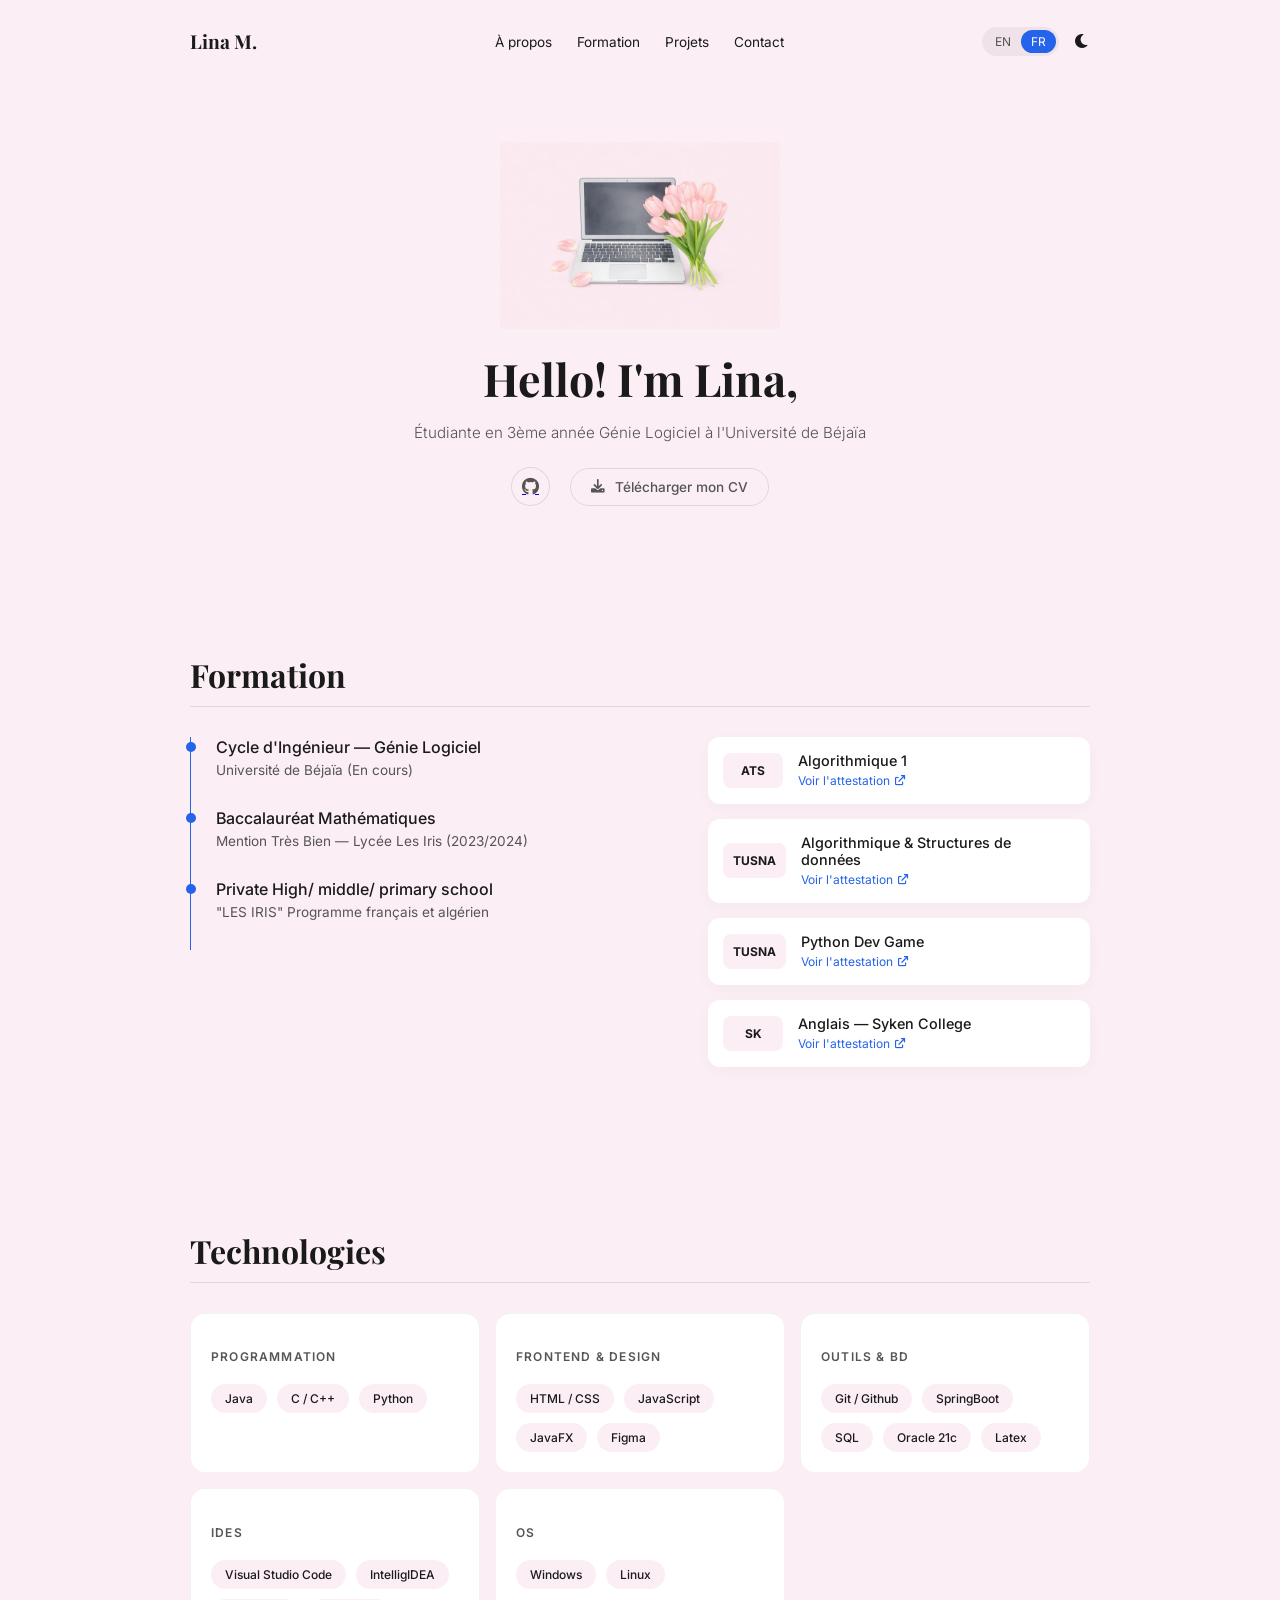
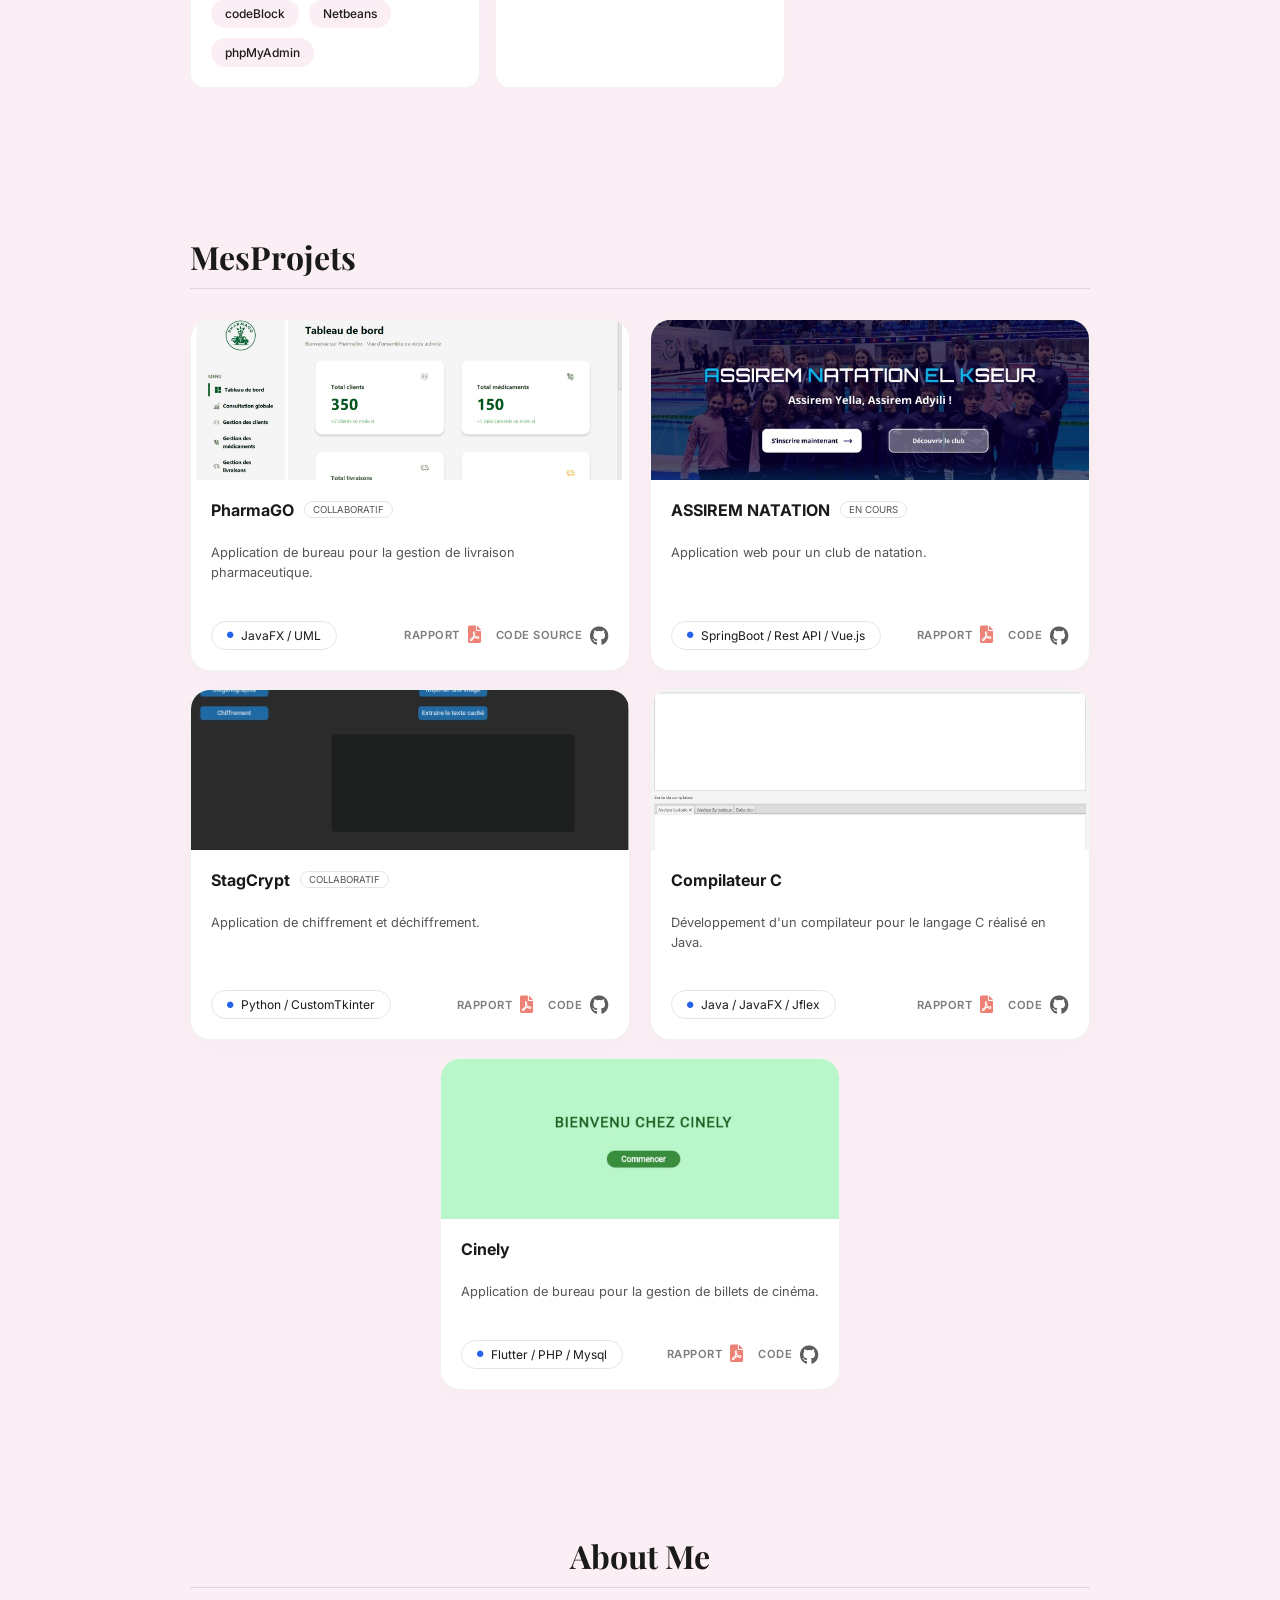
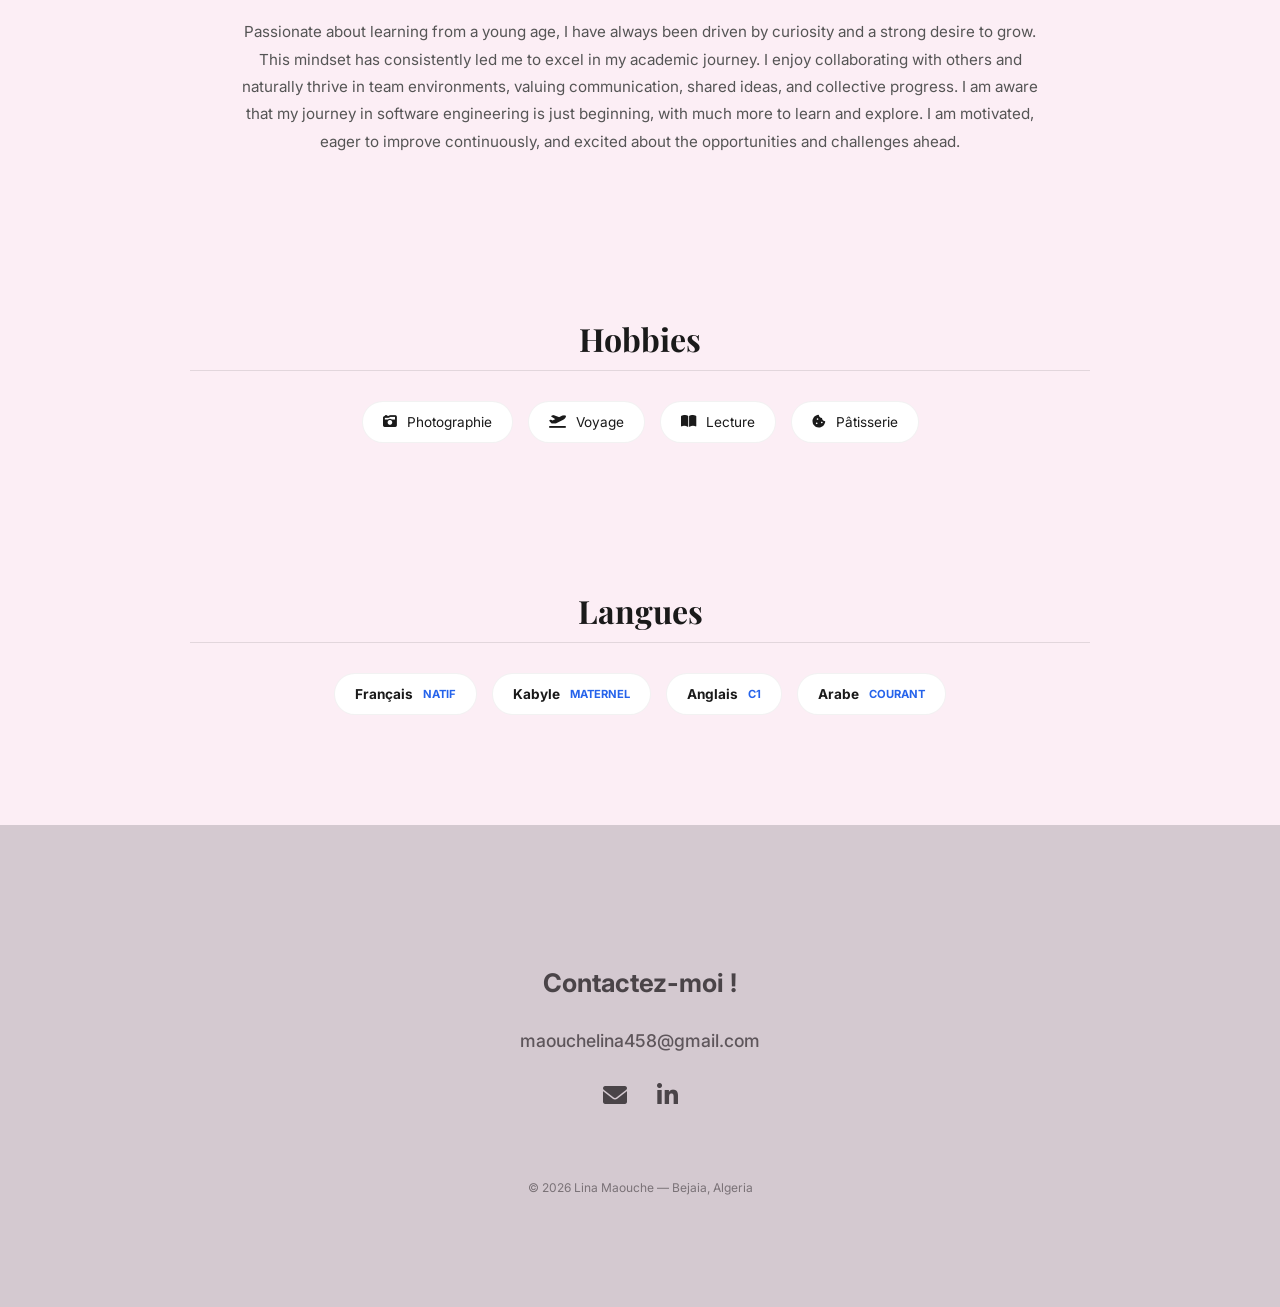
==== .qodo/index.html @ 1855bfae "Ajout d'une page d'erreur explicative personnalisée pour le code cinely" ====
<!DOCTYPE html>
<html lang="fr">
<head>
    <meta charset="UTF-8">
    <meta name="viewport" content="width=device-width, initial-scale=1.0">
    <title>Lina M. — Portfolio</title>
    <link rel="stylesheet" href="style.css">
    <link rel="stylesheet" href="https://cdnjs.cloudflare.com/ajax/libs/font-awesome/6.0.0/css/all.min.css">
    <link href="https://fonts.googleapis.com/css2?family=Playfair+Display:wght@700&family=Inter:wght@300;400;500&display=swap" rel="stylesheet">
    <script src="script.js" defer></script>
</head>
<body>

    <nav>
        <div class="logo">Lina M.</div>
        <ul class="nav-links">
            <li><a href="#about" data-key="nav-about">À propos</a></li>
            <li><a href="#formation" data-key="nav-edu">Formation</a></li>
            <li><a href="#projets" data-key="nav-projects">Projets</a></li>
            <li><a href="#contact">Contact</a></li>
        </ul>
        <div class="nav-right">
            <div class="lang-switch">
                <span class="lang-btn" id="btn-en">EN</span>
                <span class="lang-btn active" id="btn-fr">FR</span>
            </div>
            <i class="fa-solid fa-moon theme-toggle" id="theme-toggle"></i>
        </div>
    </nav>

    <header class="hero">
        <div class="hero-img">
            <img src="images/tulipesPC.png" alt="Illustration" class="img-light">
            <img src="images/tulipesdark.png" alt="Illustration" class="img-dark">
        </div>
        <h1 data-key="hero-title">Hello! I'm Lina,</h1>
        <p class="subtitle" data-key="hero-sub">Étudiante en 3ème année Génie Logiciel à l'Université de Béjaïa</p>
        <div class="social-icons-hero">
           <a href="https://github.com/linaMCH" target="_blank" class="github-icon-link">
            <i class="fa-brands fa-github"></i>
        </a>
        
        <a href="documents/mon_cv.pdf" download class="cv-download-btn">
            <i class="fa-solid fa-download"></i>
            <span data-key="download-cv">Télécharger mon CV</span>
        </a>
        </div>
    </header>

    <section id="formation" class="container">
    <h2 class="section-title" data-key="title-edu">Formation</h2>
    <div class="formation-grid">
        <div class="timeline">
            <div class="timeline-item">
                <div class="dot"></div>
                <h3 data-key="edu-ing">Cycle d'Ingénieur — Génie Logiciel</h3>
                <p data-key="edu-fac">Université de Béjaïa (En cours)</p>
            </div>
            <div class="timeline-item">
                <div class="dot"></div>
                <h3 data-key="edu-bac">Baccalauréat Mathématiques</h3>
                <p data-key="edu-lycee">Mention Très Bien — Lycée Les Iris (2023/2024)</p>
            </div>
            <div class="timeline-item">
                <div class="dot"></div>
                <h3 data-key="edu-AS">Private High/ middle/ primary school</h3>
                <p data-key="edu-etudes">"LES IRIS" Programme français et algérien</p>
            </div>
        </div>

        <div class="certs-list">
            <div class="cert-card">
                <span class="cert-icon">ATS</span>
                <div class="cert-info">
                    <h4 data-key="cert-algo1">Algorithmique 1</h4>
                    <a href="images/cert-algo1.jpeg" target="_blank" data-key="view-cert">Voir l'attestation <i class="fa-solid fa-arrow-up-right-from-square"></i></a>
                </div>
            </div>
            
            <div class="cert-card">
                <span class="cert-icon">TUSNA</span>
                <div class="cert-info">
                    <h4 data-key="cert-algo2">Algorithmique & Structures de données</h4>
                    <a href="images/cert-algo2.jpeg" target="_blank" data-key="view-cert">Voir l'attestation <i class="fa-solid fa-arrow-up-right-from-square"></i></a>
                </div>
            </div>
             <div class="cert-card">
                <span class="cert-icon">TUSNA</span>
                <div class="cert-info">
                    <h4 data-key="cert-pyth">Python Dev Game</h4>
                    <a href="images/cert-python.jpeg" target="_blank" data-key="view-cert">Voir l'attestation <i class="fa-solid fa-arrow-up-right-from-square"></i></a>
                </div>
            </div>
            <div class="cert-card">
                <span class="cert-icon">SK</span>
                <div class="cert-info">
                    <h4 data-key="cert-eng">Anglais — Syken College</h4>
                    <a href="images/cert-SK.jpeg" target="_blank" data-key="view-cert">Voir l'attestation <i class="fa-solid fa-arrow-up-right-from-square"></i></a>
                </div>
            </div>
        </div>
    </div>
</section>
<section id="technologies" class="container">
    <h2 class="section-title" data-key="title-tech">Technologies</h2>
    <div class="tech-grid">
        <div class="tech-card">
            <h4 data-key="tech-prog">Programmation</h4>
            <div class="tags-container">
                <span class="tag">Java</span>
                <span class="tag">C / C++</span>
                <span class="tag">Python</span>
            </div>
        </div>

        <div class="tech-card">
            <h4 data-key="tech-front">Frontend & Design</h4>
            <div class="tags-container">
                <span class="tag">HTML / CSS</span>
                <span class="tag">JavaScript</span>
                <span class="tag">JavaFX</span>
                <span class="tag">Figma</span>
            </div>
        </div>

        <div class="tech-card">
            <h4 data-key="tech-tools">Outils & BD</h4>
            <div class="tags-container">
                <span class="tag">Git / Github</span>
                <span class="tag">SpringBoot</span>
                <span class="tag">SQL</span>
                <span class="tag">Oracle 21c</span>
                <span class="tag">Latex</span>
            </div>
        </div>
        <div class="tech-card">
            <h4 data-key="tech-EN">IDEs</h4>
            <div class="tags-container">
                <span class="tag">Visual Studio Code</span>
                <span class="tag">IntelligIDEA</span>
                <span class="tag">codeBlock</span>
                <span class="tag">Netbeans</span>
                <span class="tag">phpMyAdmin</span>
                
            </div>
        </div>
        <div class="tech-card">
            <h4 data-key="tech-SE">OS</h4>
            <div class="tags-container">
                <span class="tag">Windows</span>
                <span class="tag">Linux</span>
                
                
            </div>
        </div>
    </div>
</section>

<section id="projets" class="container">
    <h2 class="section-title" data-key="title-projects">MesProjets</h2>
    <div class="projects-grid">
        <div class="project-card">
            <div class="project-img">
                <img src="images/PHARMAGO.jpeg" alt="Pharmago">
            </div>
            <div class="project-content">
                <h3>PharmaGO <span class="badge" data-key="collab">COLLABORATIF</span></h3>
                <p data-key="desc-pharma">Application de bureau pour la gestion de livraison pharmaceutique.</p>
                <div class="project-footer">
                    <span class="tech-tag"><i class="fa-solid fa-circle"></i> JavaFX / UML</span>
                    <div class="project-links">
        <a href="rapports/Rapport_pharmago.pdf" target="_blank" class="repo-link" title="Voir le rapport">
            <span class="repo-text" data-key="view-report">Rapport</span>
            <i class="fa-solid fa-file-pdf"></i>
        </a>
        <a href="https://github.com/..." target="_blank" class="repo-link" title="Voir le code">
            <span class="repo-text" data-key="view-code">Code Source</span>
            <i class="fa-brands fa-github"></i>
        </a>
    </div>
            </div>
                
            </div>

        </div>

        <div class="project-card">
            <div class="project-img">
                <img src="images/ASSIREM.jpeg" alt="Assirem">
            </div>
            <div class="project-content">
                <h3>ASSIREM NATATION <span class="badge" data-key="ongoing">EN COURS</span></h3>
                <p data-key="desc-assirem">Application web pour un club de natation.</p>
                <div class="project-footer">
                    <span class="tech-tag"><i class="fa-solid fa-circle"></i> SpringBoot / Rest API / Vue.js</span>
                    <div class="project-links">
                <a href="rapports/assirem.pdf" target="_blank" class="repo-link">
                    <span class="repo-text" data-key="view-report">Rapport</span>
                    <i class="fa-solid fa-file-pdf"></i>
                </a>
                <a href="https://github.com/linaMCH/AssiremClubNatation.git" target="_blank" class="repo-link">
                    <span class="repo-text" data-key="view-code">Code</span>
                    <i class="fa-brands fa-github"></i>
                </a>
            </div>
            </div>
            </div>
        </div>

        <div class="project-card">
            <div class="project-img">
                <img src="images/STEGA.jpeg" alt="StagCrypt">
            </div>
            <div class="project-content">
                <h3>StagCrypt <span class="badge" data-key="collab">COLLABORATIF</span></h3>
                <p data-key="desc-crypt">Application de chiffrement et déchiffrement.</p>
                <div class="project-footer">
                <span class="tech-tag"><i class="fa-solid fa-circle"></i> Python / CustomTkinter</span>
                <div class="project-links">
                <a href="#" target="_blank" class="repo-link">
                    <span class="repo-text" data-key="view-report">Rapport</span>
                    <i class="fa-solid fa-file-pdf"></i>
                </a>
                <a href="https://github.com/ImeneeSh/StegaCrypt" target="_blank" class="repo-link">
                    <span class="repo-text" data-key="view-code">Code</span>
                    <i class="fa-brands fa-github"></i>
                </a>
            </div>
            </div>
            </div>
        </div>
        <div class="project-card">
    <div class="project-img">
        <img src="images/Compilateur.jpeg" alt="Compilateur C">
    </div>
    <div class="project-content">
        <h3>Compilateur C</h3>
        <p data-key="desc-compiler">Développement d'un compilateur pour le langage C réalisé en Java.</p>
        <div class="project-footer">
            <span class="tech-tag"><i class="fa-solid fa-circle"></i> Java / JavaFX / Jflex</span>
            <div class="project-links">
                <a href="#" target="_blank" class="repo-link">
                    <span class="repo-text" data-key="view-report">Rapport</span>
                    <i class="fa-solid fa-file-pdf"></i>
                </a>
                <a href="https://github.com/linaMCH/Compilateur-C.git" target="_blank" class="repo-link">
                    <span class="repo-text" data-key="view-code">Code</span>
                    <i class="fa-brands fa-github"></i>
                </a>
            </div>
        </div>
    </div>
</div>

<div class="project-card">
            <div class="project-img">
                <img src="images/cinely.jpeg" alt="Cinely">
            </div>
            <div class="project-content">
                <h3>Cinely</h3>
                <p data-key="desc-cinely">Application de bureau pour la gestion de billets de cinéma.</p>
                <div class="project-footer">
                <span class="tech-tag"><i class="fa-solid fa-circle"></i> Flutter / PHP / Mysql</span>
                <div class="project-links">
                <a href="rapports/rapport_cinely.pdf" target="_blank" class="repo-link">
                    <span class="repo-text" data-key="view-report">Rapport</span>
                    <i class="fa-solid fa-file-pdf"></i>
                </a>
                <a href="maintenance.html" class="repo-link">
                    <span class="repo-text" data-key="view-code">Code</span>
                    <i class="fa-brands fa-github"></i>
                </a>
            </div>
            </div>
            </div>
        </div>
    </div>
</section>

<section id="about" class="container about-section">
    <h2 class="section-title centered" data-key="title-about">About Me</h2>
    <div class="about-text-container">
        <p data-key="desc-about">
            Passionate about learning from a young age, I have always been driven by curiosity and a strong desire to grow. This mindset has consistently led me to excel in my academic journey.
            I enjoy collaborating with others and naturally thrive in team environments, valuing communication, shared ideas, and collective progress.
            I am aware that my journey in software engineering is just beginning, with much more to learn and explore. I am motivated, eager to improve continuously, and excited about the opportunities and challenges ahead.
        </p>
    </div>
</section>

<section id="hobbies" class="container">
    <h2 class="section-title centered" data-key="title-hobbies">Hobbies</h2>
    <div class="hobbies-grid">
        <div class="hobby-item">
            <i class="fa-solid fa-camera-retro"></i> 
            <span data-key="hobby-photo">Photographie</span>
        </div>
        <div class="hobby-item">
            <i class="fa-solid fa-plane-departure"></i> 
            <span data-key="hobby-travel">Voyage</span>
        </div>
        <div class="hobby-item">
            <i class="fa-solid fa-book-open"></i> 
            <span data-key="hobby-read">Lecture</span>
        </div>
        <div class="hobby-item">
            <i class="fa-solid fa-cookie-bite"></i> 
            <span data-key="hobby-pastry">Pâtisserie</span>
        </div>
    </div>
</section>

<section id="languages" class="container">
    <h2 class="section-title centered" data-key="title-lang">Langues</h2>
    <div class="languages-flex">
        <div class="lang-card"><strong>Français</strong> <span class="lang-level">Natif</span></div>
        <div class="lang-card"><strong>Kabyle</strong> <span class="lang-level">Maternel</span></div>
        <div class="lang-card"><strong>Anglais</strong> <span class="lang-level">C1</span></div>
        <div class="lang-card"><strong>Arabe</strong> <span class="lang-level">Courant</span></div>
    </div>
</section>
<footer id="contact" class="footer">
    <div class="container"> 
        <div class="footer-content">
            <h2 data-key="contact-title">Contactez-moi !</h2>
            
            <p class="footer-email">maouchelina458@gmail.com</p> 
            
            <div class="social-links-footer">
                <a href="mailto:maouchelina458@gmail.com" title="Email">
                    <i class="fa-solid fa-envelope"></i>
                </a>
                <a href="https://www.linkedin.com/in/lina-maouche-774510334/" target="_blank" title="LinkedIn">
                    <i class="fa-brands fa-linkedin-in"></i>
                </a>
                </div> 

            <p class="copyright">© 2026 Lina Maouche — Bejaia, Algeria</p>
        </div> </div> </footer>


</body>
</html>
---- .qodo/style.css ----
/* --- VARIABLES --- */
:root {
    --bg-color: #fceef5;
    --text-main: #1a1a1a;
    --text-muted: #555;
    --accent-color: #2563eb; /* Bleu (Light Mode) */
    --font-size-nav: 0.85rem;
    --font-size-sub: 0.95rem;
    --card-bg: #ffffff;
}

body.dark-mode {
    --bg-color: #0f0f0f;
    --text-main: #ffffff;
    --text-muted: #a0a0a0;
    --accent-color: #a78bfa; /* Violet (Dark Mode) */
    --card-bg: #1a1a1a;
}

/* --- BASE --- */
body {
    background-color: var(--bg-color);
    color: var(--text-main);
    font-family: 'Inter', sans-serif;
    transition: all 0.3s ease;
    margin: 0;
}

/* --- STRUCTURE (ESPACEMENT) --- */
.container {
    max-width: 900px;
    margin: 0 auto;
    padding: 60px 8%; /* Décolle le contenu des bords gauche/droite */
}

/* --- NAVIGATION --- */
nav {
    display: flex;
    justify-content: space-between;
    align-items: center;
    max-width: 900px;
    margin: 0 auto;
    padding: 15px 8%;
}

.logo {
    font-family: 'Playfair Display', serif;
    font-size: 1.2rem;
    font-weight: bold;
}

.nav-links {
    display: flex;
    gap: 25px;
    list-style: none;
}

.nav-links a {
    text-decoration: none;
    color: var(--text-main);
    font-size: var(--font-size-nav);
}

.nav-right {
    display: flex;
    align-items: center;
    gap: 15px;
}

/* --- BOUTONS LANGUES & THEME --- */
.lang-switch {
    background: rgba(0,0,0,0.05);
    padding: 3px;
    border-radius: 20px;
    font-size: 0.75rem;
    display: inline-flex;
}

body.dark-mode .lang-switch { background: rgba(255,255,255,0.1); }

.lang-btn {
    padding: 4px 10px;
    border-radius: 15px;
    cursor: pointer;
    color: var(--text-muted);
    transition: all 0.2s ease;
}

.lang-btn.active {
    background-color: var(--accent-color);
    color: white;
}

.theme-toggle {
    cursor: pointer;
    font-size: 1rem;
}

/* --- HERO SECTION --- */
.hero { 
    text-align: center; 
    padding: 60px 20px; 
    max-width: 1100px;
    margin: 0 auto;
}

.hero-img .img-light { display: block; margin: 0 auto; max-width: 280px; }
.hero-img .img-dark { display: none; }

body.dark-mode .hero-img .img-light { display: none; }
body.dark-mode .hero-img .img-dark { display: block; margin: 0 auto; max-width: 280px; }

.hero h1 {
    font-family: 'Playfair Display', serif;
    font-size: 2.8rem;
    margin: 20px 0 10px;
}

.subtitle {
    font-size: var(--font-size-sub);
    color: var(--text-muted);
    font-weight: 300;
}

.social-icons-hero {
    display: flex;
    justify-content: center;
    align-items: center; 
    gap: 20px;
    margin-top: 25px;
}

.social-icons-hero .github-icon-link i {
    font-size: 1.1rem;
    padding: 10px;
    border: 1px solid rgba(0,0,0,0.1);
    border-radius: 50%;
    color: var(--text-muted);
    display: flex; /* Assure que le padding est bien centré */
}



body.dark-mode .social-icons-hero i { border-color: rgba(255,255,255,0.1); }

/* --- SECTIONS TITLES --- */
.section-title {
    font-family: 'Playfair Display', serif;
    font-size: 2rem;
    border-bottom: 1px solid rgba(0,0,0,0.1);
    padding-bottom: 10px;
    margin-bottom: 30px;
}

body.dark-mode .section-title { border-bottom-color: rgba(255,255,255,0.1); }

.cv-download-btn {
    display: flex;
    align-items: center;
    gap: 10px; /* Espace entre l'icône et le texte */
    padding: 10px 20px;
    background-color: transparent;
    border: 1px solid rgba(0,0,0,0.1); /* Bordure légère au lieu du cercle */
    border-radius: 20px; /* Bords arrondis de type "pilule" */
    color: var(--text-muted);
    text-decoration: none;
    font-size: 0.85rem;
    font-weight: 500;
    transition: all 0.2s ease;
}

body.dark-mode .cv-download-btn {
    border-color: rgba(255,255,255,0.1);
}

.social-icons-hero a:hover i,
.social-icons-hero .cv-download-btn:hover {
    color: var(--text-main);
    border-color: rgba(0,0,0,0.2);
    transform: translateY(-2px); /* Petit effet de soulèvement */
}

body.dark-mode .social-icons-hero a:hover i,
body.dark-mode .social-icons-hero .cv-download-btn:hover {
    border-color: rgba(255,255,255,0.2);
}

/* --- FORMATION --- */
.formation-grid {
    display: grid;
    grid-template-columns: 1.2fr 1fr;
    gap: 60px;
    margin-top: 30px;
}

.timeline-item {
    position: relative;
    padding-left: 25px;
    border-left: 1px solid var(--accent-color);
    padding-bottom: 30px;
}

.timeline-item .dot {
    position: absolute;
    left: -5.5px;
    top: 5px;
    width: 10px;
    height: 10px;
    background-color: var(--accent-color);
    border-radius: 50%;
}

.timeline-item h3 { font-size: 1rem; margin: 0; font-weight: 500; }
.timeline-item p { font-size: 0.85rem; color: var(--text-muted); margin: 5px 0 0; }

.cert-card {
    background: var(--card-bg);
    padding: 15px;
    border-radius: 12px;
    display: flex;
    align-items: center;
    gap: 15px;
    margin-bottom: 15px;
    box-shadow: 0 4px 15px rgba(0,0,0,0.03);
}

body.dark-mode .cert-card { box-shadow: none; border: 1px solid rgba(255,255,255,0.05); }

.cert-icon {
    background: var(--bg-color);
    padding: 10px;
    border-radius: 8px;
    font-weight: bold;
    font-size: 0.75rem;
    min-width: 40px;
    text-align: center;
}

.cert-info h4 { font-size: 0.9rem; margin: 0; font-weight: 500; }
.cert-info a { font-size: 0.75rem; color: var(--accent-color); text-decoration: none; }

/* --- TECHNOLOGIES --- */
.tech-grid {
    display: grid;
    grid-template-columns: repeat(3, 1fr);
    gap: 20px;
}

.tech-card {
    background: var(--card-bg);
    padding: 25px;
    border-radius: 15px;
    border: 1px solid rgba(0,0,0,0.05);
}

body.dark-mode .tech-card { border-color: rgba(255,255,255,0.05); }

.tech-card h4 {
    font-size: 0.75rem;
    text-transform: uppercase;
    letter-spacing: 1px;
    color: var(--text-muted);
    margin-bottom: 20px;
}

.tags-container {
    display: flex;
    flex-wrap: wrap;
    gap: 10px;
}

.tag {
    background: var(--bg-color);
    padding: 6px 15px;
    border-radius: 20px;
    font-size: 0.8rem;
    font-weight: 500;
}

.cert-info a {
    font-size: 0.75rem;
    color: var(--accent-color);
    text-decoration: none;
    display: inline-flex;
    align-items: center;
    gap: 5px;
    transition: opacity 0.2s;
}

.cert-info a:hover {
    text-decoration: underline;
    opacity: 0.8;
}

.cert-info a i {
    font-size: 0.65rem; /* Icône de sortie légèrement plus petite */
}
/* --- TECHNOLOGIES --- */
.tech-grid {
    display: grid;
    grid-template-columns: repeat(3, 1fr); /* 3 colonnes égales */
    gap: 15px;
}

.tech-card {
    background: var(--card-bg);
    padding: 20px;
    border-radius: 15px;
    border: 1px solid rgba(0,0,0,0.05);
    transition: transform 0.3s ease;
}

body.dark-mode .tech-card {
    border-color: rgba(255,255,255,0.05);
}

.tech-card:hover {
    transform: translateY(-5px); /* Petit effet au survol */
}

.tech-card h4 {
    font-size: 0.75rem;
    text-transform: uppercase;
    letter-spacing: 1.2px;
    color: var(--text-muted);
    margin-bottom: 20px;
    font-weight: 600;
}

.tags-container {
    display: flex;
    flex-wrap: wrap;
    gap: 10px;
}

.tag {
    background: var(--bg-color); /* Utilise le rose pâle ou noir selon le mode */
    color: var(--text-main);
    padding: 7px 14px;
    border-radius: 20px;
    font-size: 0.75rem;
    font-weight: 500;
    transition: background 0.3s ease;
}

body.dark-mode .tag {
    background: rgba(255,255,255,0.1);
}

/* --- PROJECTS SECTION --- */
.projects-grid {
    display: grid;
    grid-template-columns: repeat(2, 1fr); /* 2 colonnes */
    gap: 20px;
}

.project-card {
    background: var(--card-bg);
    border-radius: 20px;
    overflow: hidden;
    border: 1px solid rgba(0,0,0,0.05);
    box-shadow: 0 10px 30px rgba(0,0,0,0.02);
    transition: transform 0.3s ease;
    
    /* AJOUT : Permet à la carte de gérer ses enfants verticalement */
    display: flex;
    flex-direction: column;
    height: 100%; 
}

body.dark-mode .project-card { border-color: rgba(255,255,255,0.05); }

.project-card:hover { transform: translateY(-10px); }

.project-img {
    height: 160px;
    background: #f0f0f0; /* Couleur d'attente si pas d'image */
    overflow: hidden;
}

.project-img img {
    width: 100%;
    height: 100%;
    object-fit: cover;
}

.project-content { 
    padding: 20px; 
    /* AJOUT : Ce bloc va prendre tout l'espace disponible au milieu */
    display: flex;
    flex-direction: column;
    flex-grow: 1; 
}

.project-content h3 {
    font-size: 1rem;
    margin: 0 0 10px 0;
    display: flex;
    align-items: center;
    gap: 10px;
}

.badge {
    font-size: 0.6rem;
    padding: 2px 8px;
    border-radius: 10px;
    border: 1px solid rgba(0,0,0,0.1);
    color: var(--text-muted);
    font-weight: 400;
}

.project-content p {
    font-size: 0.8rem;
    color: var(--text-muted);
    line-height: 1.6;
    margin-bottom: 20px;
}

.tech-tag {
    font-size: 0.75rem;
    padding: 6px 15px;
    border-radius: 20px;
    border: 1px solid rgba(0,0,0,0.1);
    display: inline-flex;
    align-items: center;
    gap: 8px;
}

.project-card:last-child:nth-child(odd) {
    grid-column: 1 / span 2;
    max-width: 430px; 
    margin: 0 auto;
}

body.dark-mode .tech-tag { border-color: rgba(255,255,255,0.1); }

/* --- PROJECT FOOTER & LINKS --- */
.project-footer {
    display: flex;
    justify-content: space-between;
    align-items: center;
    
    /* MODIFICATION : "auto" pousse ce bloc tout en bas de la carte */
    margin-top: auto; 
    padding-top: 15px; /* Un peu d'air au-dessus du badge */
}

.project-links {
    display: flex;
    gap: 15px; /* Espace entre "Rapport" et "Code" */
    align-items: center;
}
.repo-link i.fa-file-pdf {
    color: #e74c3c; /* Un petit rouge discret pour rappeler le PDF */
    font-size: 1.1rem;
}

.repo-link {
    color: var(--text-main);
    font-size: 1.2rem;
    transition: color 0.2s, transform 0.2s;
    opacity: 0.7;
}

.repo-link:hover {
    color: var(--accent-color);
    transform: scale(1.1);
    opacity: 1;
}

/* On ajuste la tech-tag pour qu'elle ne prenne pas toute la largeur */
.tech-tag {
    display: inline-flex;
    align-items: center;
    /* ... reste de ton code précédent ... */
}

.repo-link {
    display: flex;
    align-items: center;
    gap: 8px; /* Espace entre le texte et l'icône */
    text-decoration: none;
    color: var(--text-main);
    font-weight: 500;
    transition: all 0.3s ease;
}

.repo-text {
    font-size: 0.7rem;
    font-weight: 600;
    text-transform: uppercase;
    letter-spacing: 0.5px;
    opacity: 0.8;
}

.repo-link i {
    font-size: 1.2rem;
}

.repo-link:hover {
    color: var(--accent-color);
    transform: translateX(3px); /* Petit décalage vers la droite au survol */
}

.repo-link:hover .repo-text {
    opacity: 1;
}

/* --- ABOUT ME --- */
.centered { text-align: center; margin-bottom: 30px; }

.about-text-container {
    max-width: 800px;
    margin: 0 auto;
    line-height: 1.8;
    text-align: center;
    color: var(--text-muted);
    font-size: 0.95rem;
}

/* --- HOBBIES & LANGUES --- */
.hobbies-grid, .languages-flex {
    display: flex;
    justify-content: center;
    flex-wrap: wrap;
    gap: 15px;
    margin-top: 20px;
}

.hobby-item, .lang-card {
    background: var(--card-bg);
    padding: 12px 20px;
    border-radius: 30px;
    border: 1px solid rgba(0,0,0,0.05);
    font-size: 0.85rem;
    display: flex;
    align-items: center;
    gap: 10px;
}

body.dark-mode .hobby-item, 
body.dark-mode .lang-card { border-color: rgba(255,255,255,0.05); }

.lang-level {
    font-size: 0.7rem;
    color: var(--accent-color);
    text-transform: uppercase;
    font-weight: bold;
}
/* --- FOOTER --- */
.footer {
    background-color: #D4C9D0; 
    padding-top: 60px;
    padding-bottom: 40px;
    text-align: center;
    width: 100%; 
    margin-top: 50px;
}

.footer-divider {
    border: 0;
    border-top: 1px solid rgba(0,0,0,0.05);
    margin-bottom: 50px;
}

body.dark-mode .footer-divider { border-color: rgba(255,255,255,0.05); }

.footer-content h2 {
    font-size: 1.6rem;
    color: #4A4448; 
    margin-bottom: 15px;
}

.footer-email {
    font-size: 1.1rem;
    color: #5E565B; 
    margin-bottom: 30px;
    font-weight: 500;
}

.footer-content {
    display: flex;
    flex-direction: column;
    align-items: center;
    text-align: center;
}

.social-links-footer {
    display: flex;
    justify-content: center; 
    align-items: center;     
    gap: 30px;             
    margin-bottom: 40px;
    width: 100%;             
}

.social-links-footer a {
    font-size: 1.5rem;
    color: #4A4448; 
    transition: all 0.3s ease;
}

.social-links-footer a:hover {
    color: #FFFFFF; 
    transform: translateY(-3px);
}

.copyright {
    margin-top: 30px;
    font-size: 0.75rem;
    color: #7A7277;
}
.footer .container {
    max-width: 100%; 
    display: flex;
    justify-content: center;
}


.tech-tag i { font-size: 0.4rem; color: var(--accent-color); }
@media (max-width: 768px) {
    .tech-grid { grid-template-columns: 1fr; }}
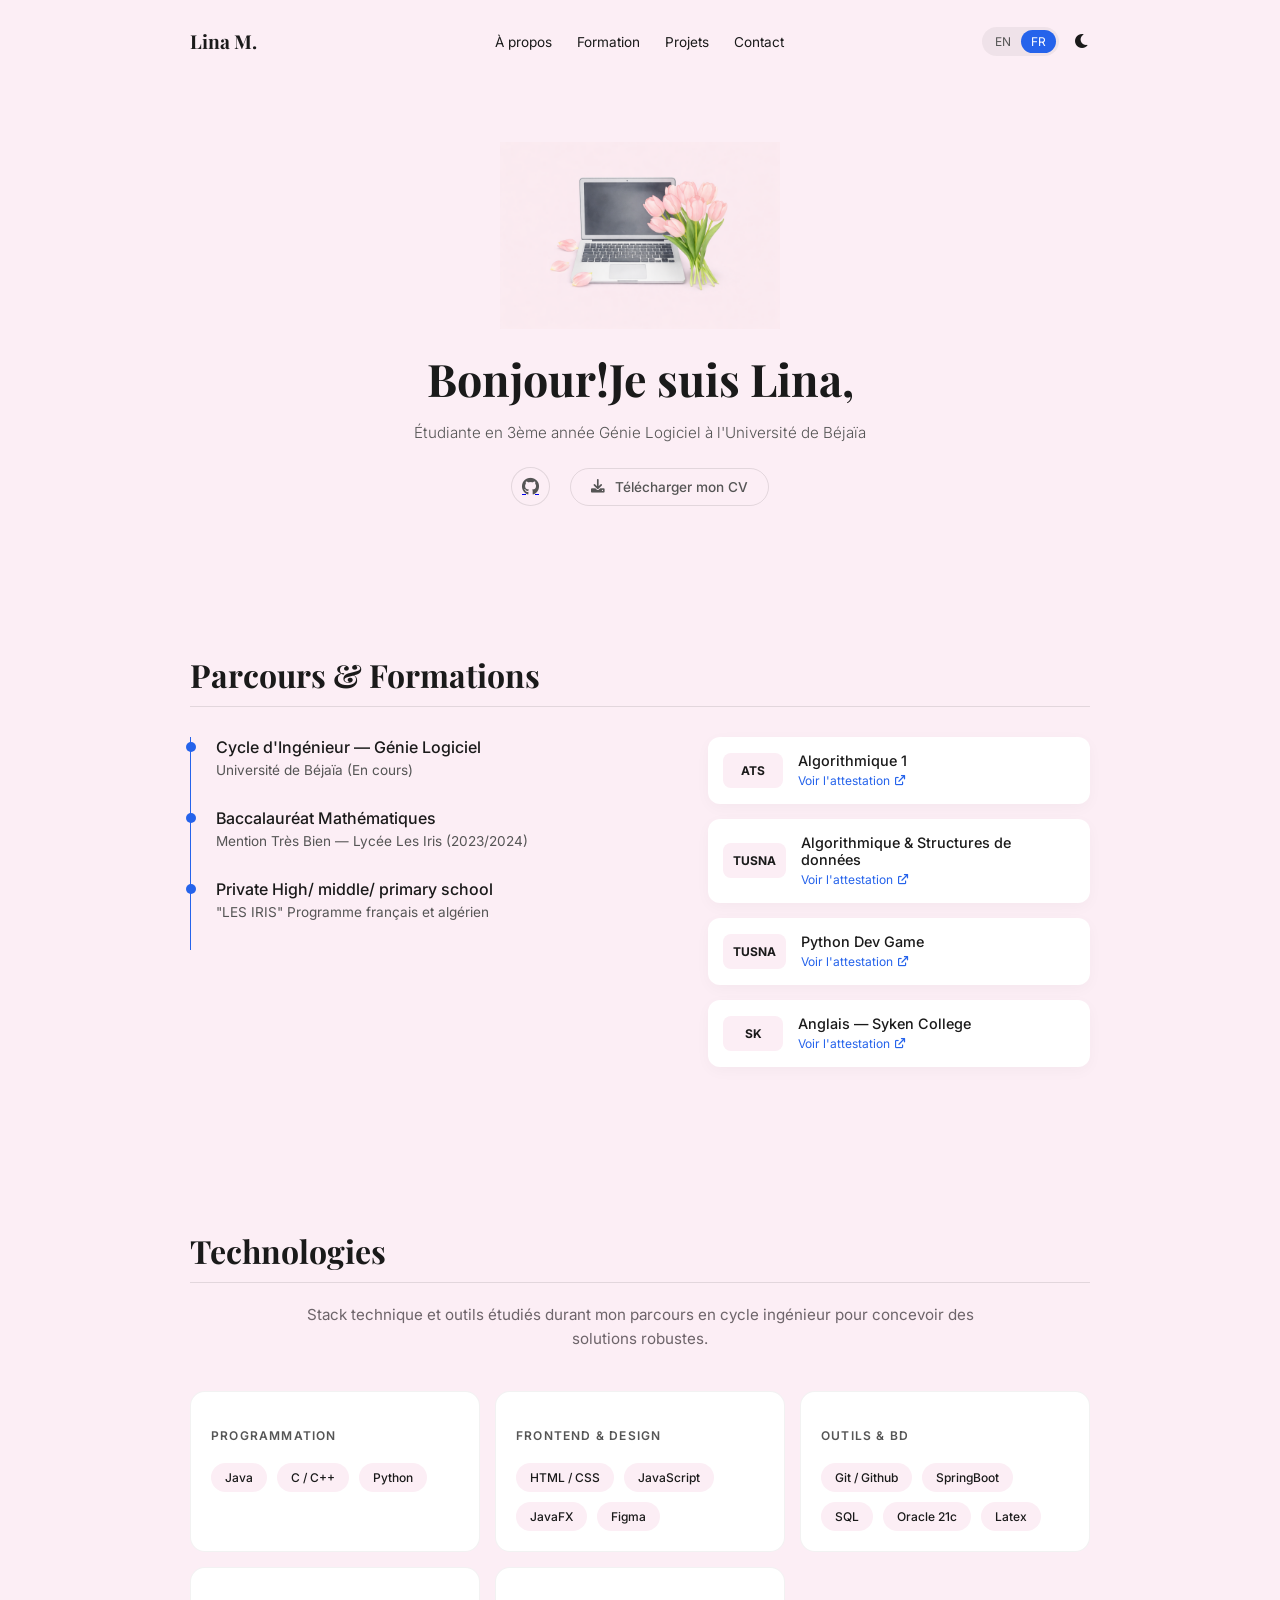
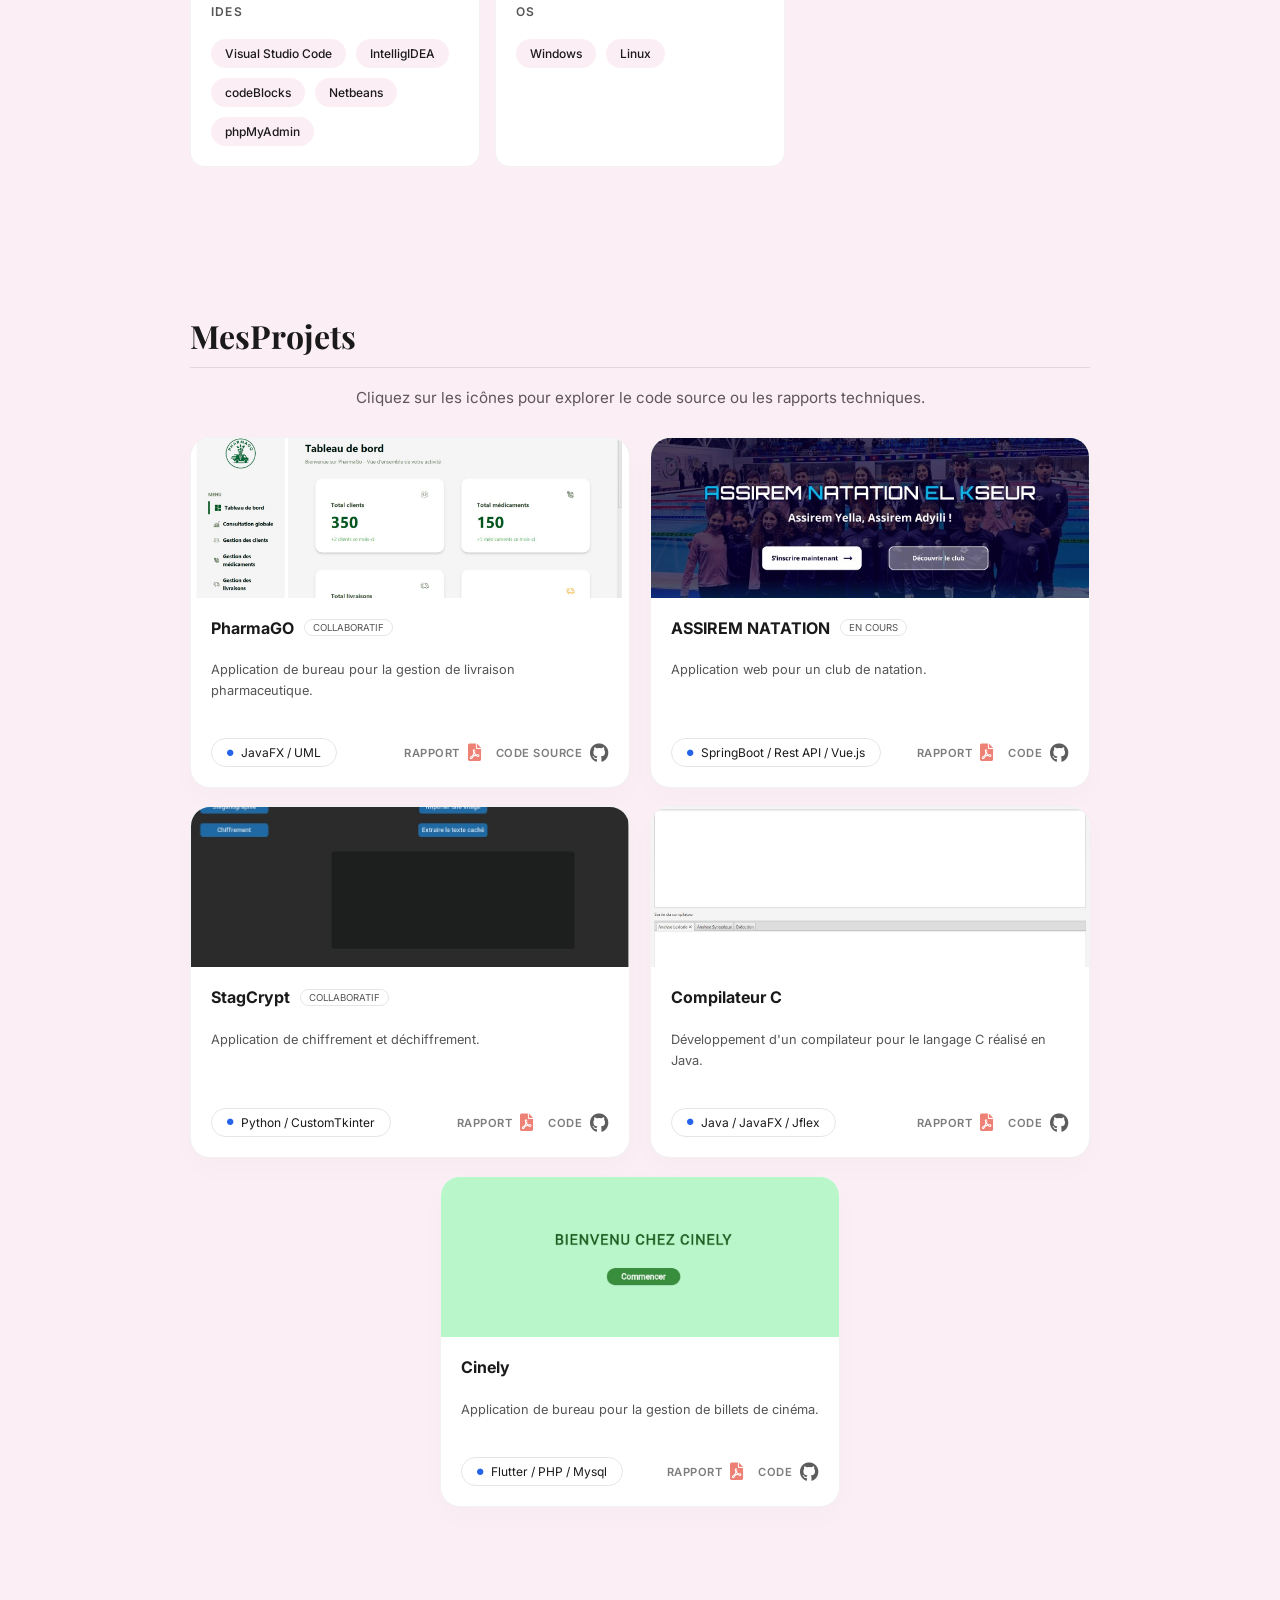
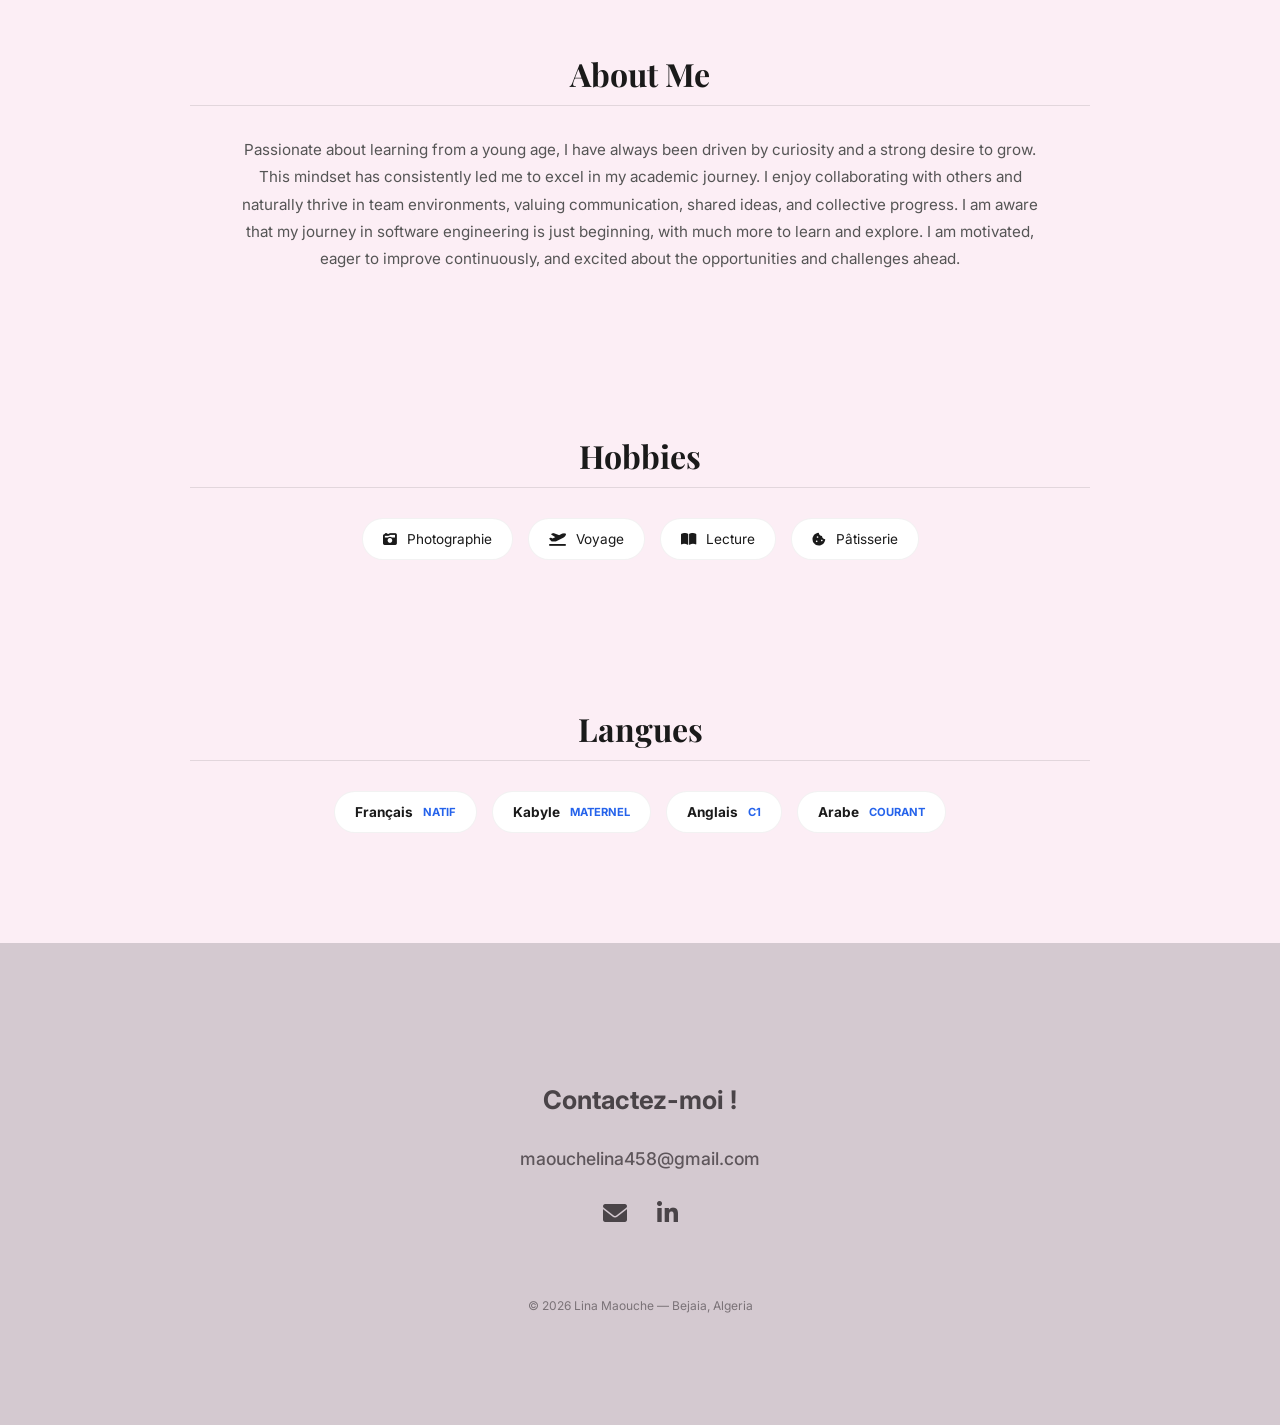
==== commit 9705b639: "Ajout de textes descriptifs pour une amelioration UX" ====
--- a/.qodo/index.html
+++ b/.qodo/index.html
@@ -33,7 +33,7 @@
             <img src="images/tulipesPC.png" alt="Illustration" class="img-light">
             <img src="images/tulipesdark.png" alt="Illustration" class="img-dark">
         </div>
-        <h1 data-key="hero-title">Hello! I'm Lina,</h1>
+        <h1 data-key="hero-title">Bonjour!Je suis Lina,</h1>
         <p class="subtitle" data-key="hero-sub">Étudiante en 3ème année Génie Logiciel à l'Université de Béjaïa</p>
         <div class="social-icons-hero">
            <a href="https://github.com/linaMCH" target="_blank" class="github-icon-link">
@@ -48,7 +48,7 @@
     </header>
 
     <section id="formation" class="container">
-    <h2 class="section-title" data-key="title-edu">Formation</h2>
+    <h2 class="section-title" data-key="title-edu">Parcours & Formations</h2>
     <div class="formation-grid">
         <div class="timeline">
             <div class="timeline-item">
@@ -103,6 +103,9 @@
 </section>
 <section id="technologies" class="container">
     <h2 class="section-title" data-key="title-tech">Technologies</h2>
+    <p class="skills-subtitle" data-key="skills-subtitle">
+        Stack technique et outils étudiés durant mon parcours en cycle ingénieur pour concevoir des solutions robustes.
+    </p>
     <div class="tech-grid">
         <div class="tech-card">
             <h4 data-key="tech-prog">Programmation</h4>
@@ -138,7 +141,7 @@
             <div class="tags-container">
                 <span class="tag">Visual Studio Code</span>
                 <span class="tag">IntelligIDEA</span>
-                <span class="tag">codeBlock</span>
+                <span class="tag">codeBlocks</span>
                 <span class="tag">Netbeans</span>
                 <span class="tag">phpMyAdmin</span>
                 
@@ -158,7 +161,11 @@
 
 <section id="projets" class="container">
     <h2 class="section-title" data-key="title-projects">MesProjets</h2>
+    <p class="section-subtitle" data-key="projects-subtitle">
+            Cliquez sur les icônes pour explorer le code source ou les rapports techniques.
+        </p>
     <div class="projects-grid">
+        
         <div class="project-card">
             <div class="project-img">
                 <img src="images/PHARMAGO.jpeg" alt="Pharmago">
@@ -217,11 +224,11 @@
                 <div class="project-footer">
                 <span class="tech-tag"><i class="fa-solid fa-circle"></i> Python / CustomTkinter</span>
                 <div class="project-links">
-                <a href="#" target="_blank" class="repo-link">
+                <a href="attente.html" class="repo-link">
                     <span class="repo-text" data-key="view-report">Rapport</span>
                     <i class="fa-solid fa-file-pdf"></i>
                 </a>
-                <a href="https://github.com/ImeneeSh/StegaCrypt" target="_blank" class="repo-link">
+                <a href="https://github.com/ImeneeSh/StegaCrypt.git" target="_blank" class="repo-link">
                     <span class="repo-text" data-key="view-code">Code</span>
                     <i class="fa-brands fa-github"></i>
                 </a>
@@ -239,10 +246,10 @@
         <div class="project-footer">
             <span class="tech-tag"><i class="fa-solid fa-circle"></i> Java / JavaFX / Jflex</span>
             <div class="project-links">
-                <a href="#" target="_blank" class="repo-link">
-                    <span class="repo-text" data-key="view-report">Rapport</span>
-                    <i class="fa-solid fa-file-pdf"></i>
-                </a>
+                <a href="attente.html" class="repo-link">
+        <span class="repo-text" data-key="view-report">Rapport</span>
+        <i class="fa-solid fa-file-pdf"></i>
+    </a>
                 <a href="https://github.com/linaMCH/Compilateur-C.git" target="_blank" class="repo-link">
                     <span class="repo-text" data-key="view-code">Code</span>
                     <i class="fa-brands fa-github"></i>
--- a/.qodo/style.css
+++ b/.qodo/style.css
@@ -347,11 +347,27 @@
     background: rgba(255,255,255,0.1);
 }
 
+.skills-subtitle {
+    text-align: center;
+    max-width: 700px;
+    margin: -10px auto 40px; /* Aligné avec le titre */
+    font-size: 0.95rem;
+    color: #5E565B; /* Un ton proche de ton mauve #D4C9D0 mais plus lisible */
+    line-height: 1.6;
+    opacity: 0.9;
+}
 /* --- PROJECTS SECTION --- */
 .projects-grid {
     display: grid;
     grid-template-columns: repeat(2, 1fr); /* 2 colonnes */
     gap: 20px;
+}
+.section-subtitle {
+    text-align: center;
+    color: #5E565B; /* Ton mauve foncé */
+    font-size: 0.95rem;
+    margin-bottom: 30px; /* Espace avant que la grille ne commence */
+    margin-top: -10px;    /* Rapproche un peu le texte du titre principal */
 }
 
 .project-card {
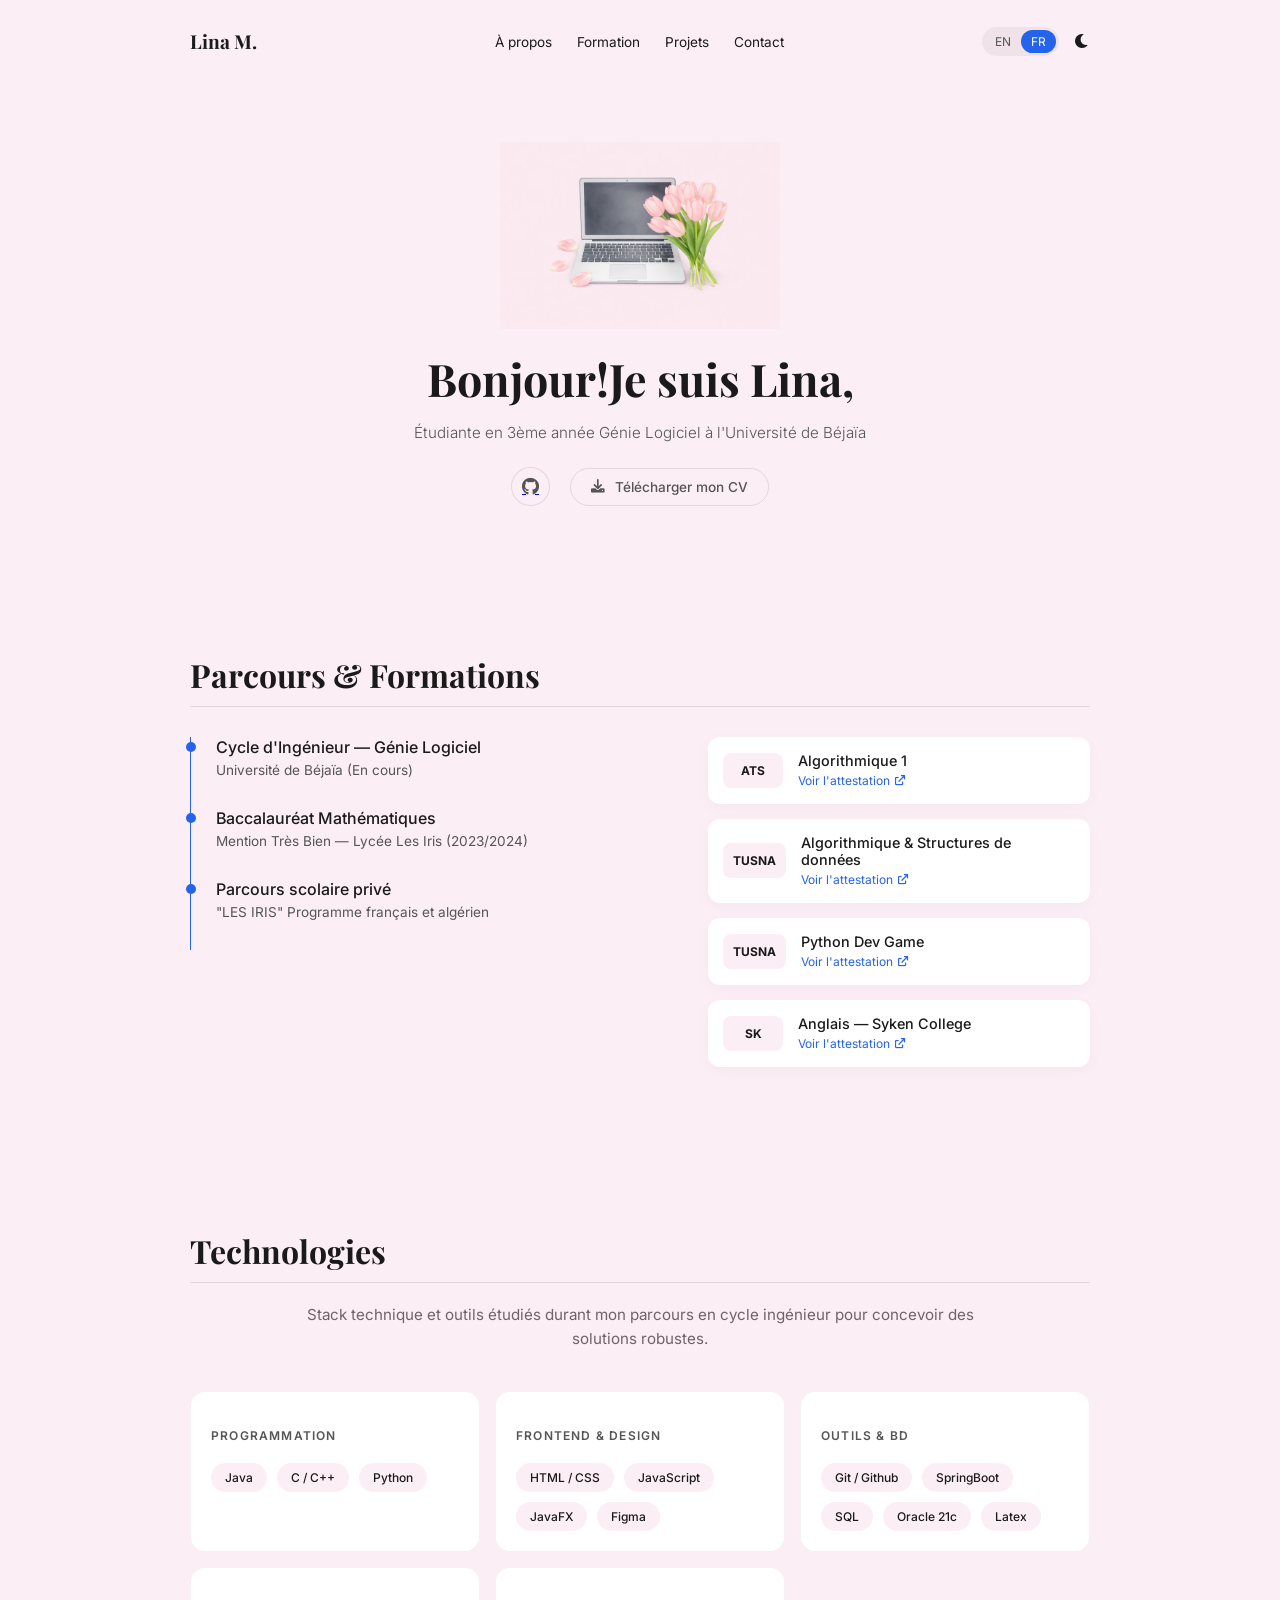
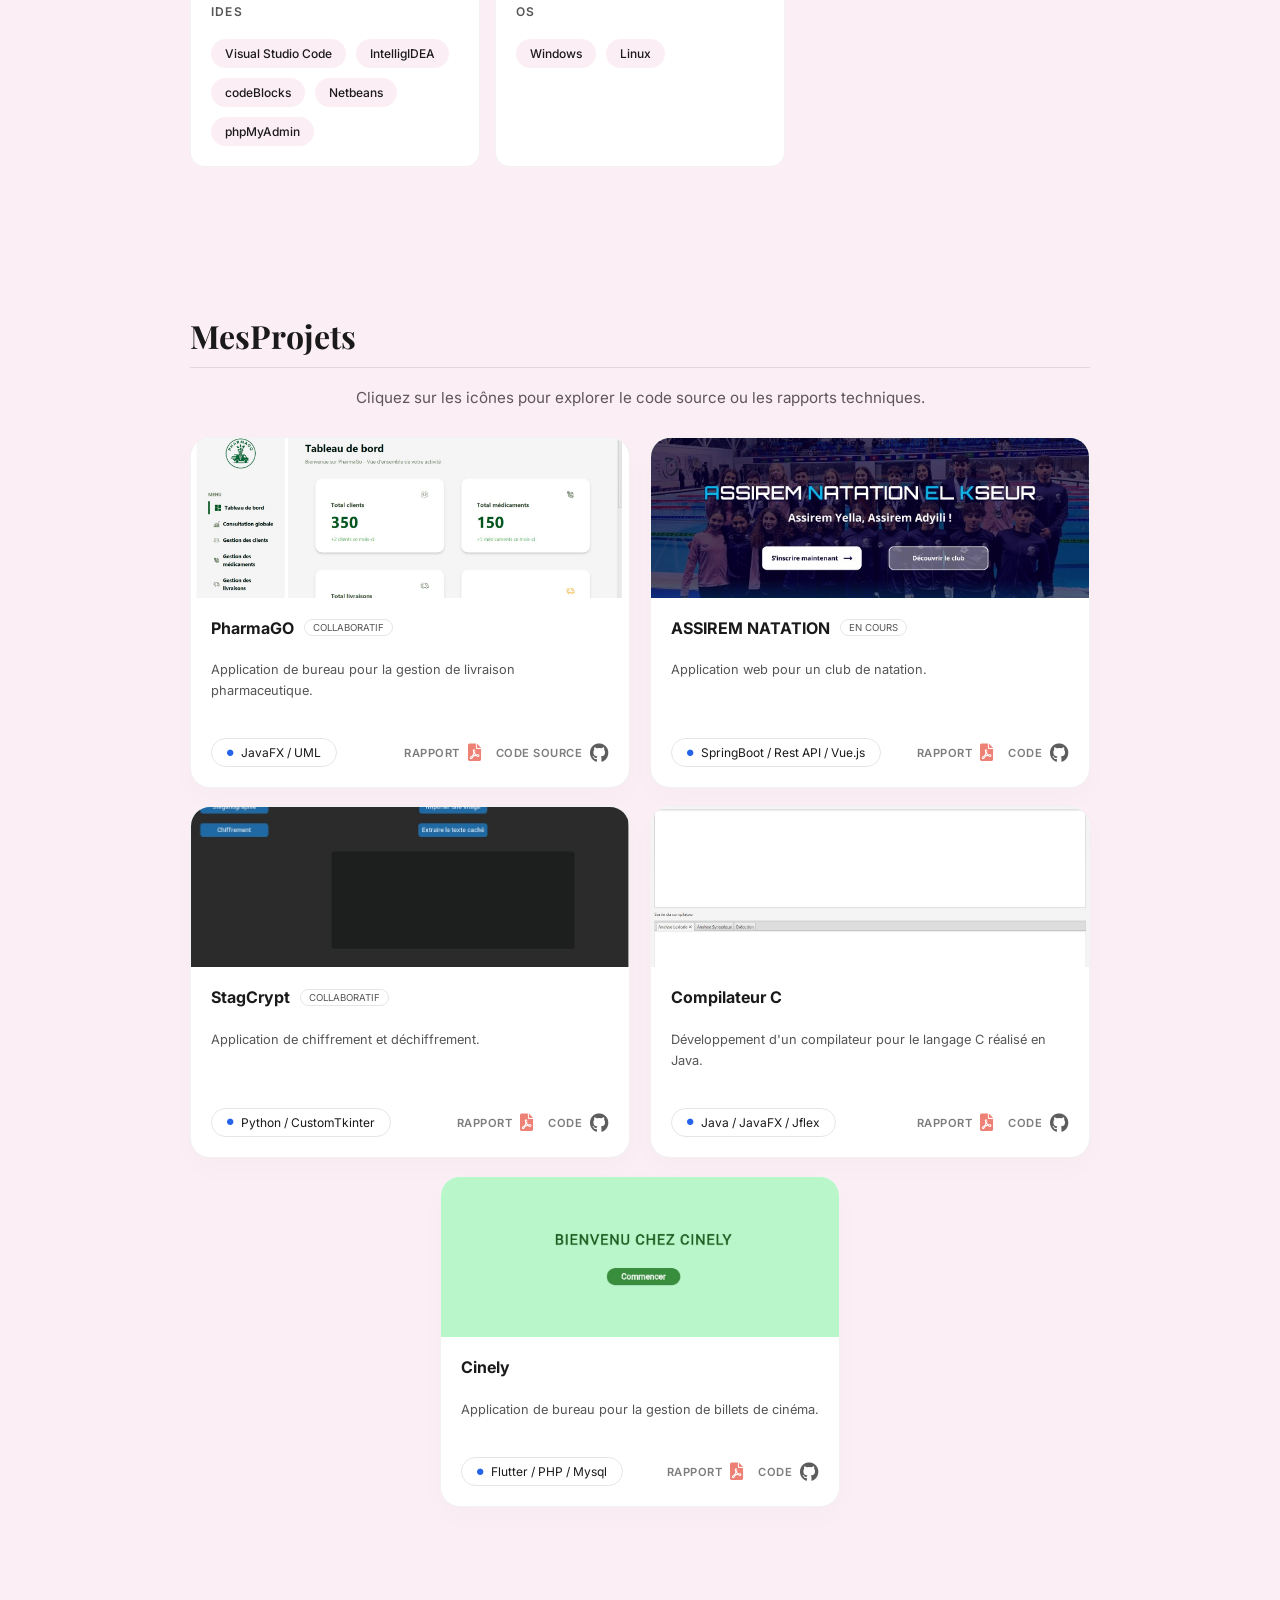
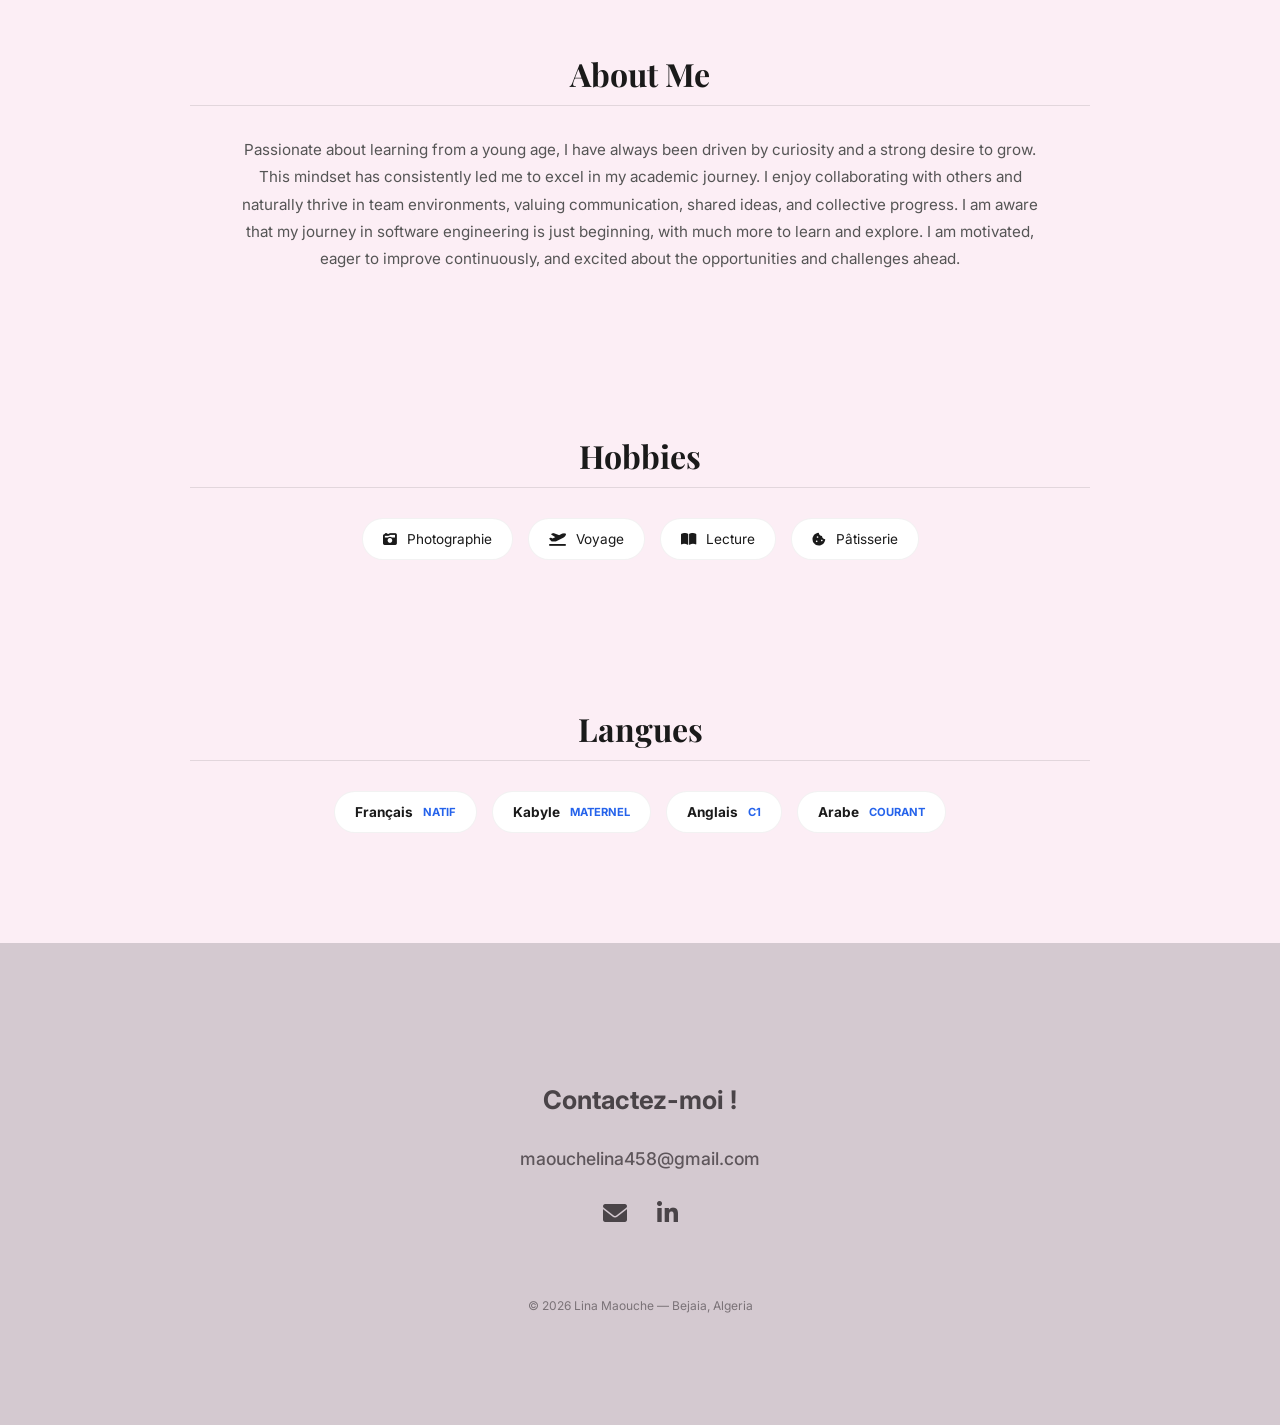
==== commit 4e8d392d: "Correction de petites erreurs" ====
--- a/.qodo/index.html
+++ b/.qodo/index.html
@@ -63,7 +63,7 @@
             </div>
             <div class="timeline-item">
                 <div class="dot"></div>
-                <h3 data-key="edu-AS">Private High/ middle/ primary school</h3>
+                <h3 data-key="edu-AS">Parcours scolaire privé</h3>
                 <p data-key="edu-etudes">"LES IRIS" Programme français et algérien</p>
             </div>
         </div>
@@ -176,11 +176,11 @@
                 <div class="project-footer">
                     <span class="tech-tag"><i class="fa-solid fa-circle"></i> JavaFX / UML</span>
                     <div class="project-links">
-        <a href="rapports/Rapport_pharmago.pdf" target="_blank" class="repo-link" title="Voir le rapport">
+        <a href="rapports/Rapport_pharmago.pdf" target="_blank" class="repo-link">
             <span class="repo-text" data-key="view-report">Rapport</span>
             <i class="fa-solid fa-file-pdf"></i>
         </a>
-        <a href="https://github.com/..." target="_blank" class="repo-link" title="Voir le code">
+        <a href="https://github.com/..." target="_blank" class="repo-link">
             <span class="repo-text" data-key="view-code">Code Source</span>
             <i class="fa-brands fa-github"></i>
         </a>
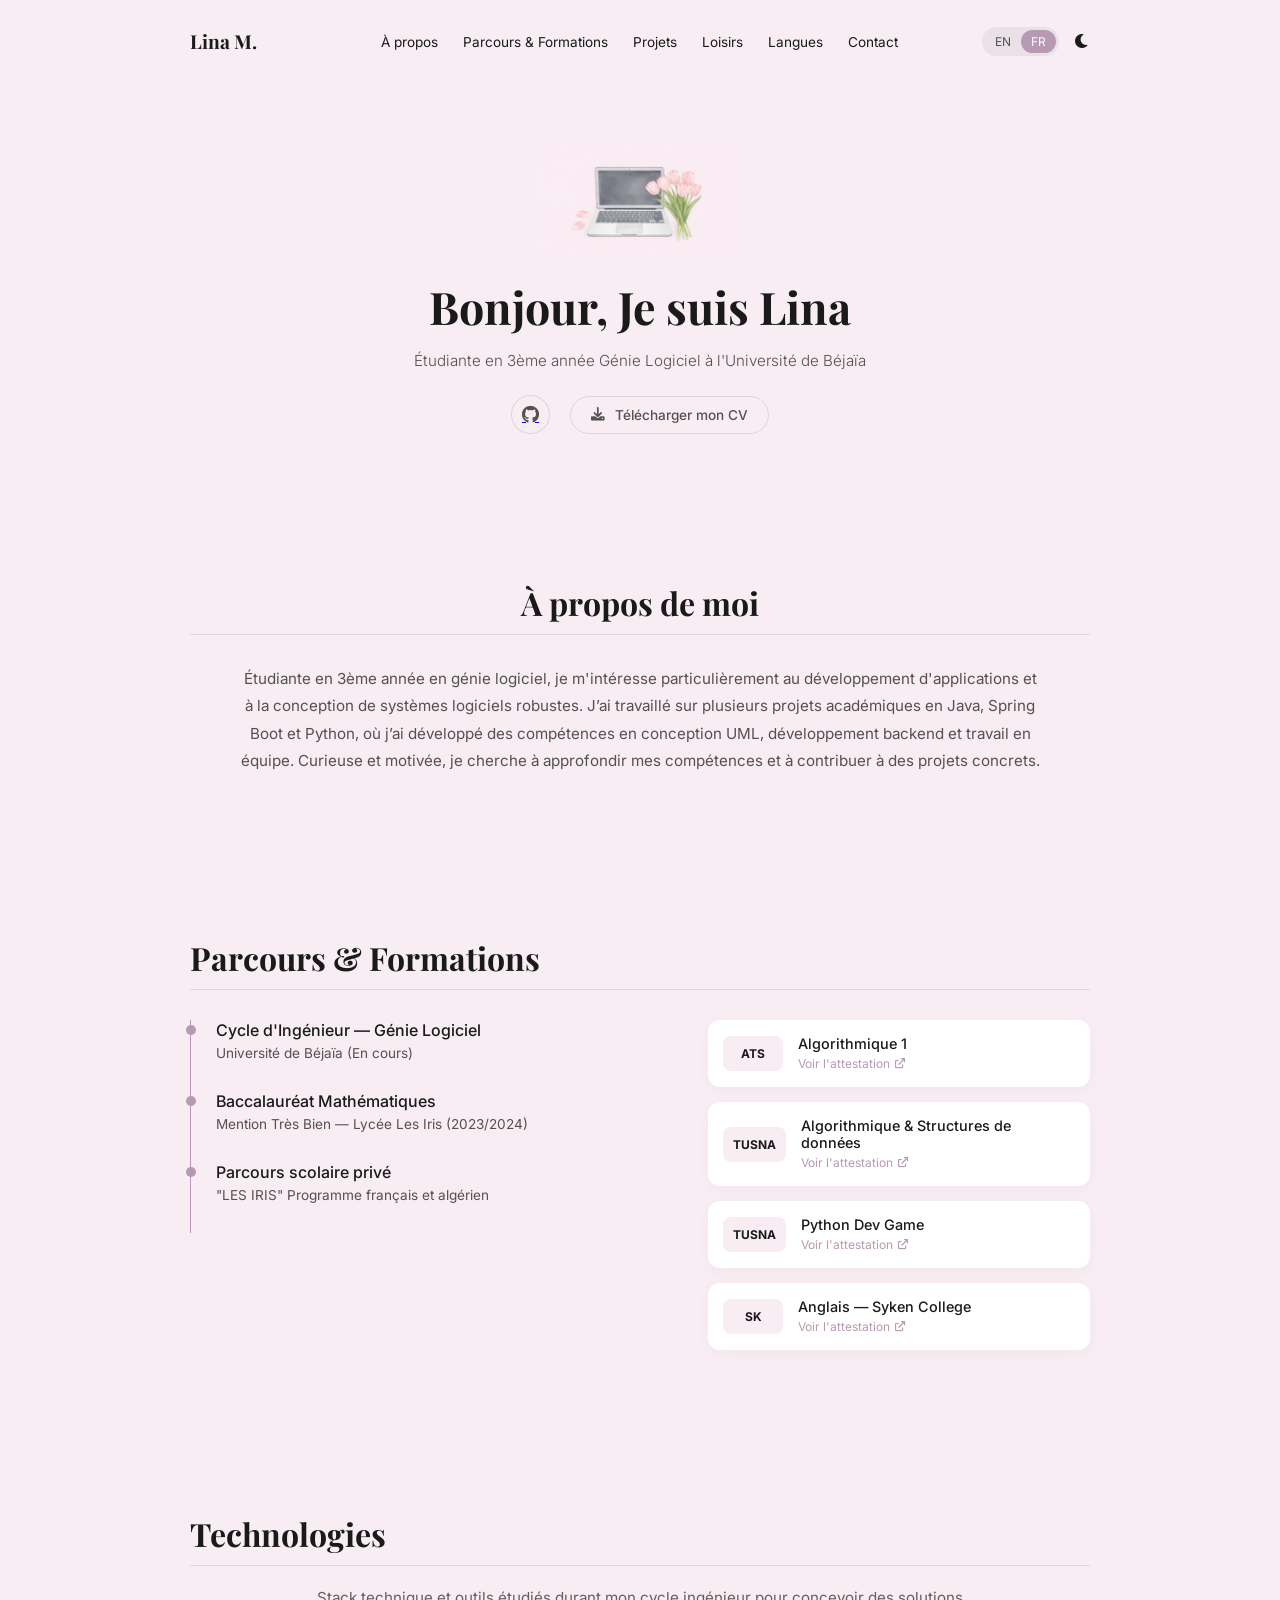
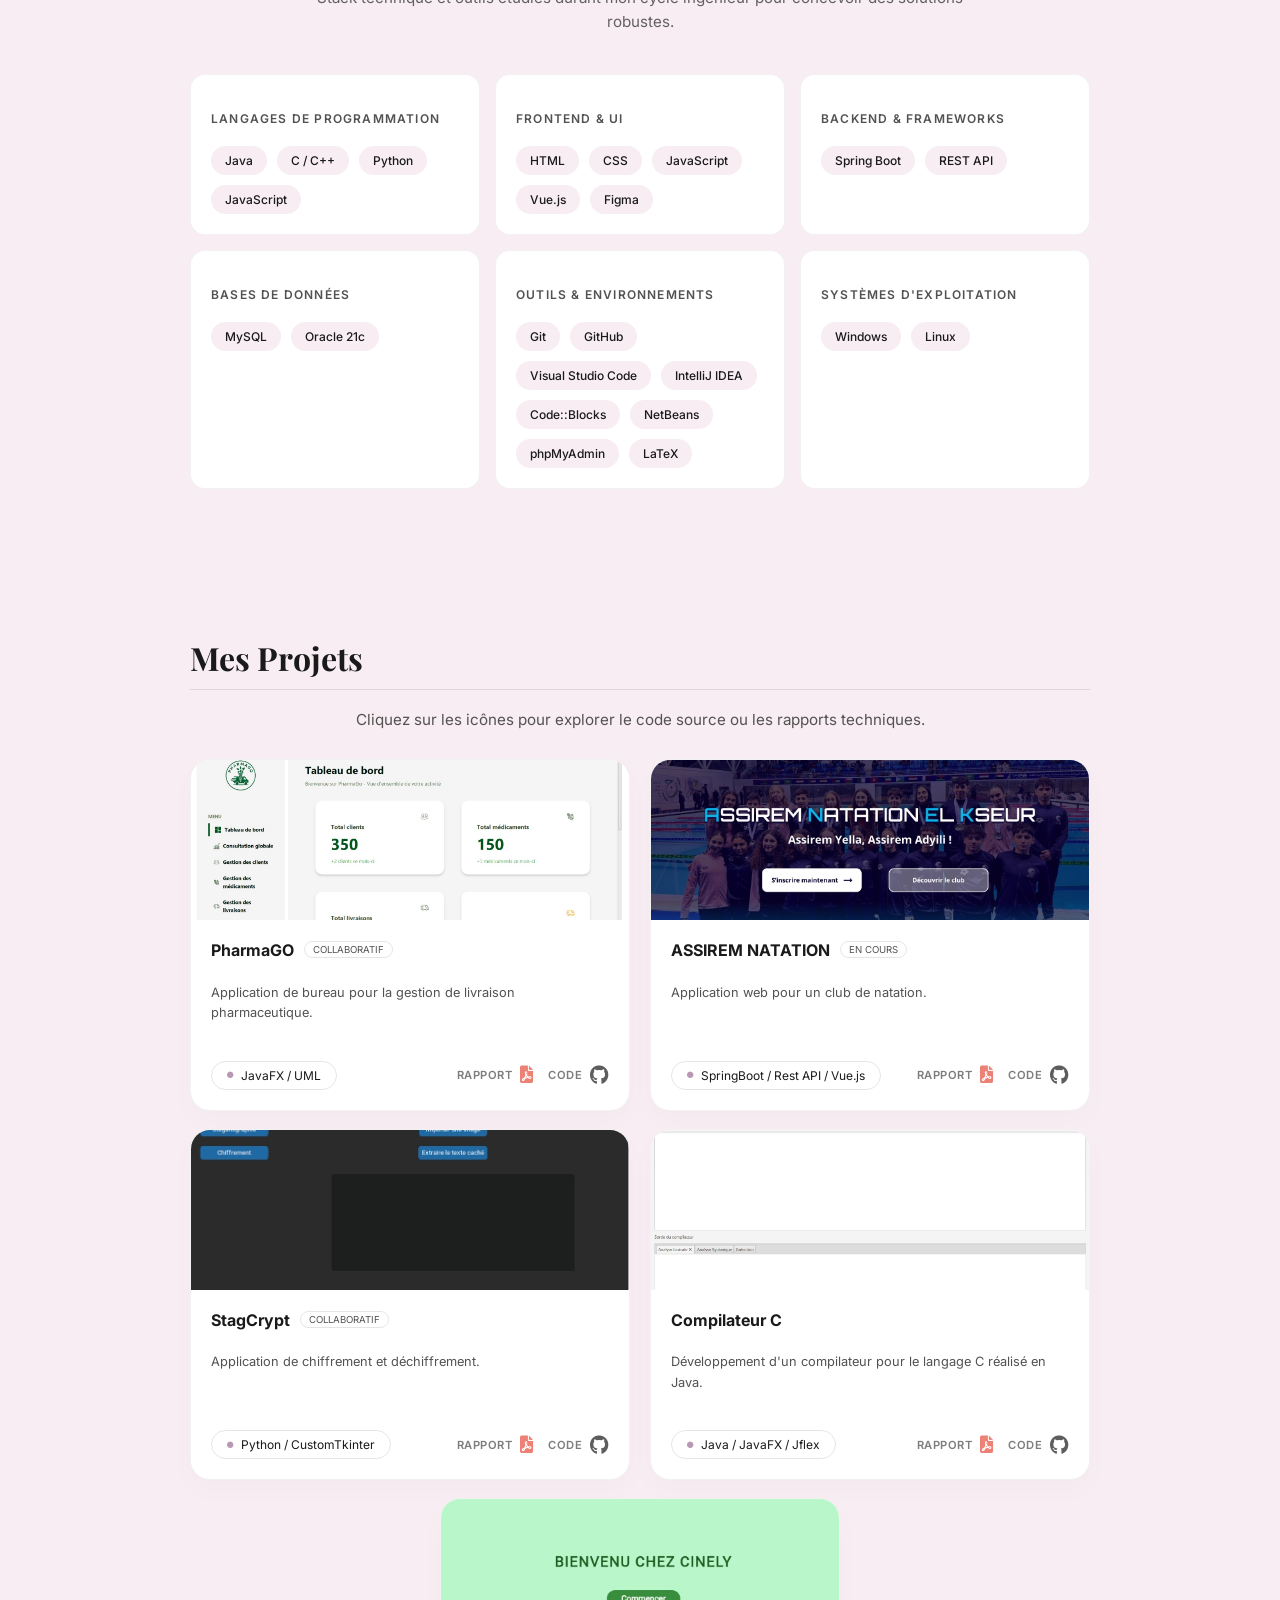
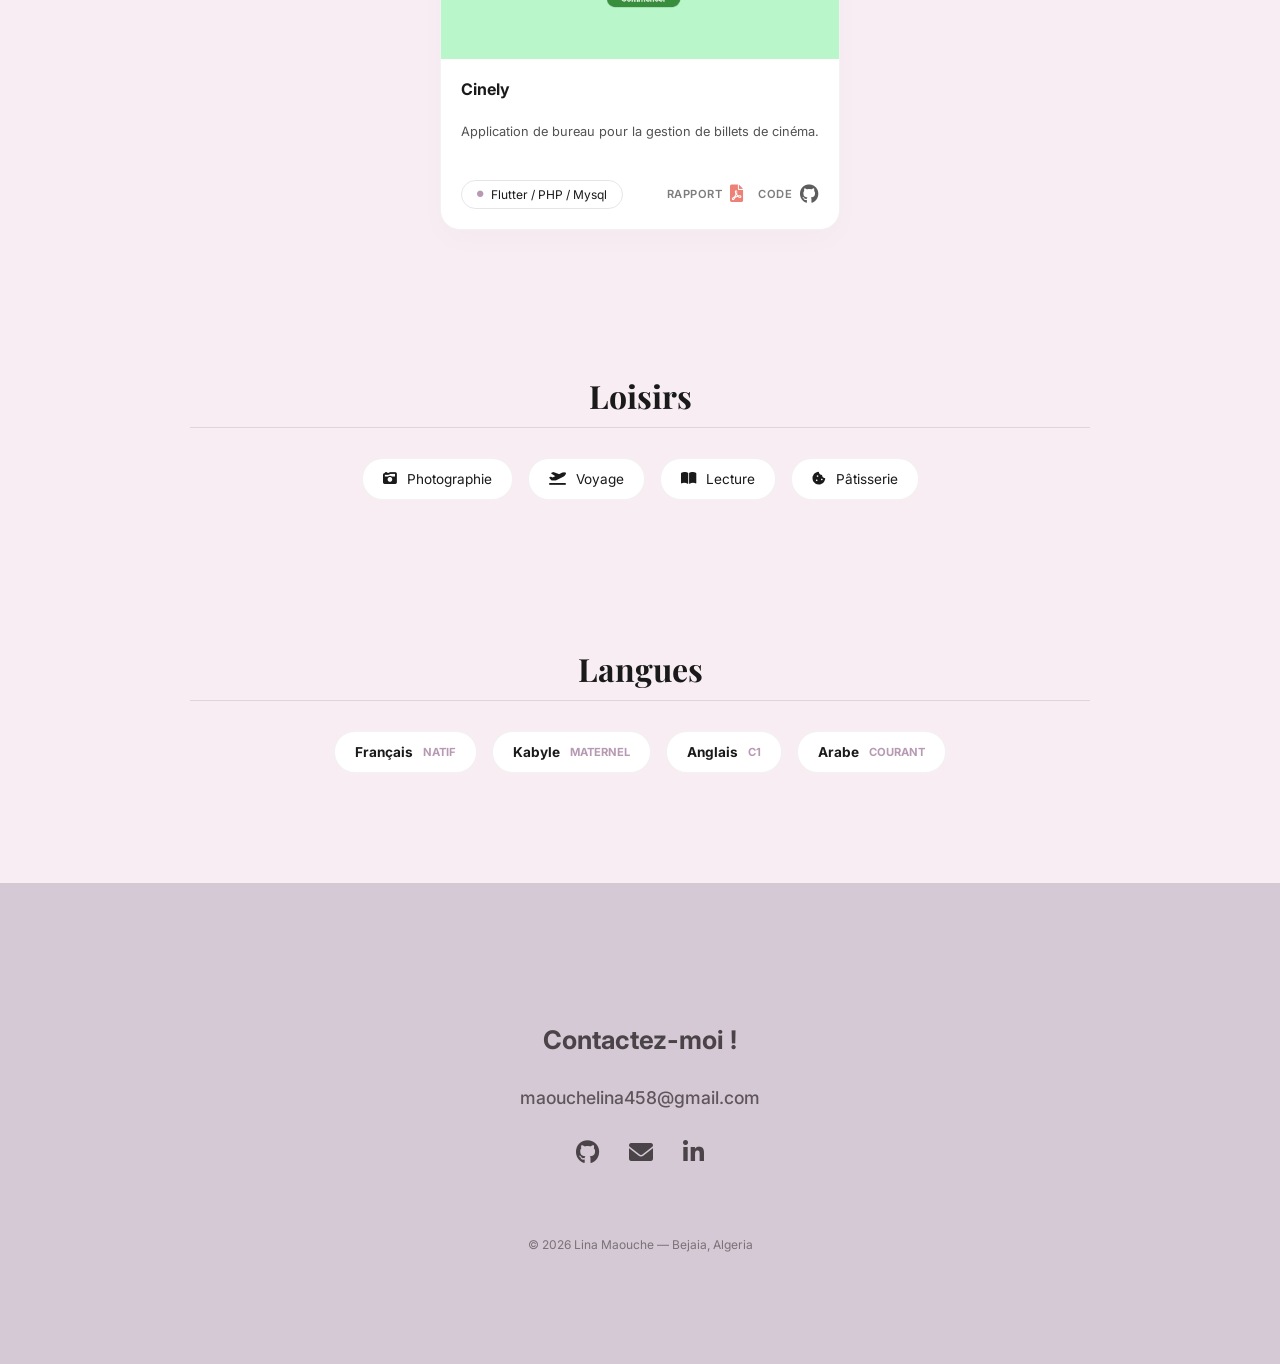
==== commit 7e1ef6ad: "Ajustement niveau design" ====
--- a/.qodo/index.html
+++ b/.qodo/index.html
@@ -15,8 +15,10 @@
         <div class="logo">Lina M.</div>
         <ul class="nav-links">
             <li><a href="#about" data-key="nav-about">À propos</a></li>
-            <li><a href="#formation" data-key="nav-edu">Formation</a></li>
+            <li><a href="#formation" data-key="nav-edu">Parcours & Formations</a></li>
             <li><a href="#projets" data-key="nav-projects">Projets</a></li>
+            <li><a href="#loisirs" data-key="nav-hobbies">Loisirs</a></li>
+            <li><a href="#langues" data-key="nav-languages">Langues</a></li>
             <li><a href="#contact">Contact</a></li>
         </ul>
         <div class="nav-right">
@@ -33,7 +35,7 @@
             <img src="images/tulipesPC.png" alt="Illustration" class="img-light">
             <img src="images/tulipesdark.png" alt="Illustration" class="img-dark">
         </div>
-        <h1 data-key="hero-title">Bonjour!Je suis Lina,</h1>
+        <h1 data-key="hero-title"> Bonjour, Je suis Lina </h1>
         <p class="subtitle" data-key="hero-sub">Étudiante en 3ème année Génie Logiciel à l'Université de Béjaïa</p>
         <div class="social-icons-hero">
            <a href="https://github.com/linaMCH" target="_blank" class="github-icon-link">
@@ -47,6 +49,20 @@
         </div>
     </header>
 
+    <section id="about" class="container about-section">
+    <h2 class="section-title centered" data-key="title-about">À propos de moi</h2>
+    <div class="about-text-container">
+        <p data-key="desc-about">
+           Étudiante en 3ème année en génie logiciel, je m'intéresse particulièrement au développement d'applications et à la conception de systèmes logiciels robustes.
+
+           J’ai travaillé sur plusieurs projets académiques en Java, Spring Boot et Python, où j’ai développé des compétences en conception UML, développement backend et travail en équipe.
+
+        Curieuse et motivée, je cherche à approfondir mes compétences et à contribuer à des projets concrets.
+        </p>
+    </div>
+</section>
+
+
     <section id="formation" class="container">
     <h2 class="section-title" data-key="title-edu">Parcours & Formations</h2>
     <div class="formation-grid">
@@ -102,65 +118,83 @@
     </div>
 </section>
 <section id="technologies" class="container">
-    <h2 class="section-title" data-key="title-tech">Technologies</h2>
+    <h2 class="section-title">Technologies</h2>
     <p class="skills-subtitle" data-key="skills-subtitle">
-        Stack technique et outils étudiés durant mon parcours en cycle ingénieur pour concevoir des solutions robustes.
+        Stack technique et outils étudiés durant mon cycle ingénieur pour concevoir des solutions robustes.
     </p>
+
     <div class="tech-grid">
-        <div class="tech-card">
-            <h4 data-key="tech-prog">Programmation</h4>
+
+        <!-- Langages -->
+        <div class="tech-card">
+            <h4>Langages de programmation</h4>
             <div class="tags-container">
                 <span class="tag">Java</span>
                 <span class="tag">C / C++</span>
                 <span class="tag">Python</span>
-            </div>
-        </div>
-
-        <div class="tech-card">
-            <h4 data-key="tech-front">Frontend & Design</h4>
-            <div class="tags-container">
-                <span class="tag">HTML / CSS</span>
                 <span class="tag">JavaScript</span>
-                <span class="tag">JavaFX</span>
+            </div>
+        </div>
+
+        <!-- Frontend -->
+        <div class="tech-card">
+            <h4>Frontend & UI</h4>
+            <div class="tags-container">
+                <span class="tag">HTML</span>
+                <span class="tag">CSS</span>
+                <span class="tag">JavaScript</span>
+                <span class="tag">Vue.js</span>
                 <span class="tag">Figma</span>
             </div>
         </div>
 
-        <div class="tech-card">
-            <h4 data-key="tech-tools">Outils & BD</h4>
-            <div class="tags-container">
-                <span class="tag">Git / Github</span>
-                <span class="tag">SpringBoot</span>
-                <span class="tag">SQL</span>
+        <!-- Backend -->
+        <div class="tech-card">
+            <h4>Backend & Frameworks</h4>
+            <div class="tags-container">
+                <span class="tag">Spring Boot</span>
+                <span class="tag">REST API</span>
+            </div>
+        </div>
+
+        <!-- Bases de données -->
+        <div class="tech-card">
+            <h4>Bases de données</h4>
+            <div class="tags-container">
+                <span class="tag">MySQL</span>
                 <span class="tag">Oracle 21c</span>
-                <span class="tag">Latex</span>
-            </div>
-        </div>
-        <div class="tech-card">
-            <h4 data-key="tech-EN">IDEs</h4>
-            <div class="tags-container">
+            </div>
+        </div>
+
+        <!-- Outils -->
+        <div class="tech-card">
+            <h4>Outils & Environnements</h4>
+            <div class="tags-container">
+                <span class="tag">Git</span>
+                <span class="tag">GitHub</span>
                 <span class="tag">Visual Studio Code</span>
-                <span class="tag">IntelligIDEA</span>
-                <span class="tag">codeBlocks</span>
-                <span class="tag">Netbeans</span>
+                <span class="tag">IntelliJ IDEA</span>
+                <span class="tag">Code::Blocks</span>
+                <span class="tag">NetBeans</span>
                 <span class="tag">phpMyAdmin</span>
-                
-            </div>
-        </div>
-        <div class="tech-card">
-            <h4 data-key="tech-SE">OS</h4>
+                <span class="tag">LaTeX</span>
+            </div>
+        </div>
+
+        <!-- Systèmes -->
+        <div class="tech-card">
+            <h4>Systèmes d'exploitation</h4>
             <div class="tags-container">
                 <span class="tag">Windows</span>
                 <span class="tag">Linux</span>
-                
-                
-            </div>
-        </div>
+            </div>
+        </div>
+
     </div>
 </section>
 
 <section id="projets" class="container">
-    <h2 class="section-title" data-key="title-projects">MesProjets</h2>
+    <h2 class="section-title" data-key="title-projects">Mes Projets</h2>
     <p class="section-subtitle" data-key="projects-subtitle">
             Cliquez sur les icônes pour explorer le code source ou les rapports techniques.
         </p>
@@ -180,8 +214,8 @@
             <span class="repo-text" data-key="view-report">Rapport</span>
             <i class="fa-solid fa-file-pdf"></i>
         </a>
-        <a href="https://github.com/..." target="_blank" class="repo-link">
-            <span class="repo-text" data-key="view-code">Code Source</span>
+        <a href="https://github.com/ImeneeSh/PharmaGo.git" target="_blank" class="repo-link">
+            <span class="repo-text" data-key="view-code">Code</span>
             <i class="fa-brands fa-github"></i>
         </a>
     </div>
@@ -284,19 +318,9 @@
     </div>
 </section>
 
-<section id="about" class="container about-section">
-    <h2 class="section-title centered" data-key="title-about">About Me</h2>
-    <div class="about-text-container">
-        <p data-key="desc-about">
-            Passionate about learning from a young age, I have always been driven by curiosity and a strong desire to grow. This mindset has consistently led me to excel in my academic journey.
-            I enjoy collaborating with others and naturally thrive in team environments, valuing communication, shared ideas, and collective progress.
-            I am aware that my journey in software engineering is just beginning, with much more to learn and explore. I am motivated, eager to improve continuously, and excited about the opportunities and challenges ahead.
-        </p>
-    </div>
-</section>
 
 <section id="hobbies" class="container">
-    <h2 class="section-title centered" data-key="title-hobbies">Hobbies</h2>
+    <h2 class="section-title centered" data-key="title-hobbies">Loisirs</h2>
     <div class="hobbies-grid">
         <div class="hobby-item">
             <i class="fa-solid fa-camera-retro"></i> 
@@ -334,6 +358,9 @@
             <p class="footer-email">maouchelina458@gmail.com</p> 
             
             <div class="social-links-footer">
+                <a href="https://github.com/linaMCH" target="_blank">
+                    <i class="fa-brands fa-github"></i>
+                </a>
                 <a href="mailto:maouchelina458@gmail.com" title="Email">
                     <i class="fa-solid fa-envelope"></i>
                 </a>
--- a/.qodo/style.css
+++ b/.qodo/style.css
@@ -1,19 +1,19 @@
 /* --- VARIABLES --- */
 :root {
-    --bg-color: #fceef5;
+    --bg-color: #f7edf2;
     --text-main: #1a1a1a;
-    --text-muted: #555;
-    --accent-color: #2563eb; /* Bleu (Light Mode) */
+    --text-muted: #545151;
+    --accent-color: #b799b3; /* Bleu (Light Mode) */
     --font-size-nav: 0.85rem;
     --font-size-sub: 0.95rem;
     --card-bg: #ffffff;
 }
 
 body.dark-mode {
-    --bg-color: #0f0f0f;
+    --bg-color:#121212;
     --text-main: #ffffff;
-    --text-muted: #a0a0a0;
-    --accent-color: #a78bfa; /* Violet (Dark Mode) */
+    --text-muted: #9b9b9b;
+    --accent-color: #c7bfde; /* Violet (Dark Mode) */
     --card-bg: #1a1a1a;
 }
 
@@ -352,7 +352,7 @@
     max-width: 700px;
     margin: -10px auto 40px; /* Aligné avec le titre */
     font-size: 0.95rem;
-    color: #5E565B; /* Un ton proche de ton mauve #D4C9D0 mais plus lisible */
+    color: var(--text-muted); /* Un ton proche de ton mauve #D4C9D0 mais plus lisible */
     line-height: 1.6;
     opacity: 0.9;
 }
@@ -364,7 +364,7 @@
 }
 .section-subtitle {
     text-align: center;
-    color: #5E565B; /* Ton mauve foncé */
+    color: var(--text-muted); 
     font-size: 0.95rem;
     margin-bottom: 30px; /* Espace avant que la grille ne commence */
     margin-top: -10px;    /* Rapproche un peu le texte du titre principal */
@@ -565,7 +565,7 @@
 }
 /* --- FOOTER --- */
 .footer {
-    background-color: #D4C9D0; 
+    background-color: #d5c9d5; 
     padding-top: 60px;
     padding-bottom: 40px;
     text-align: center;
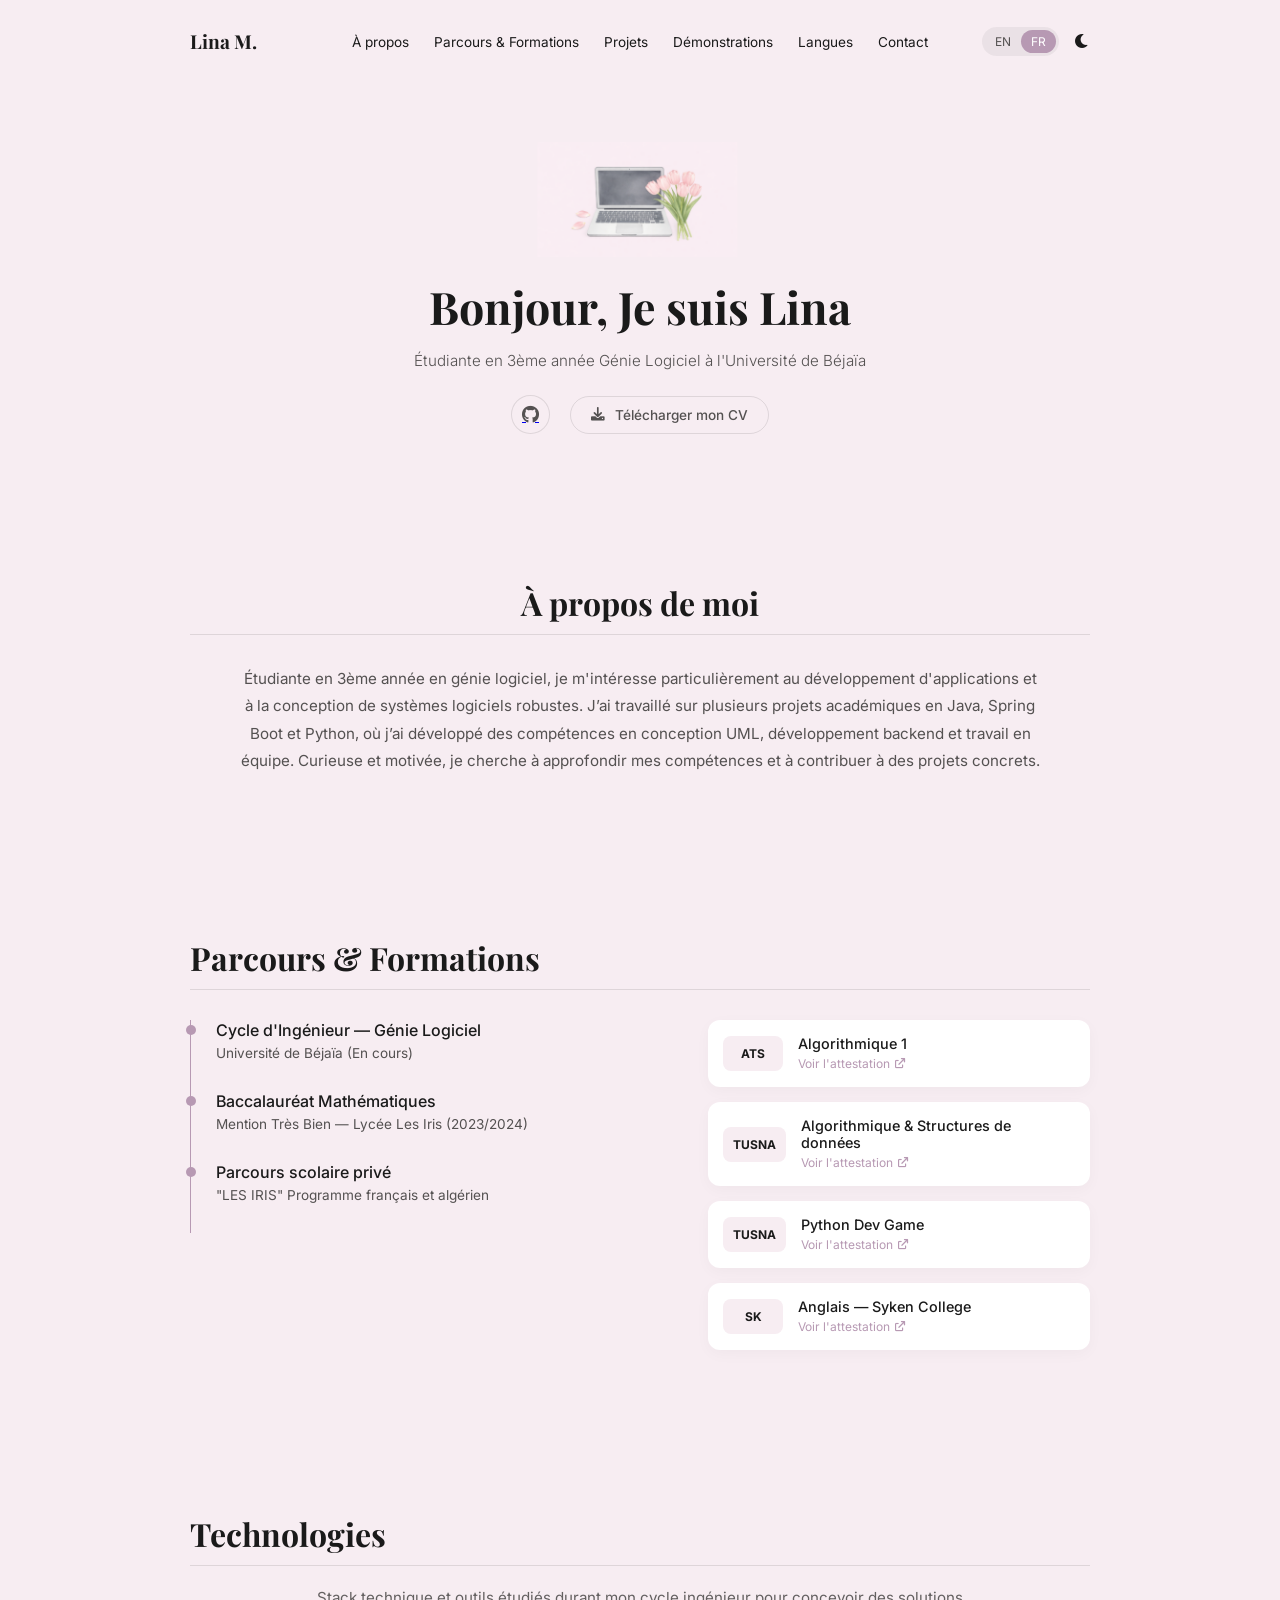
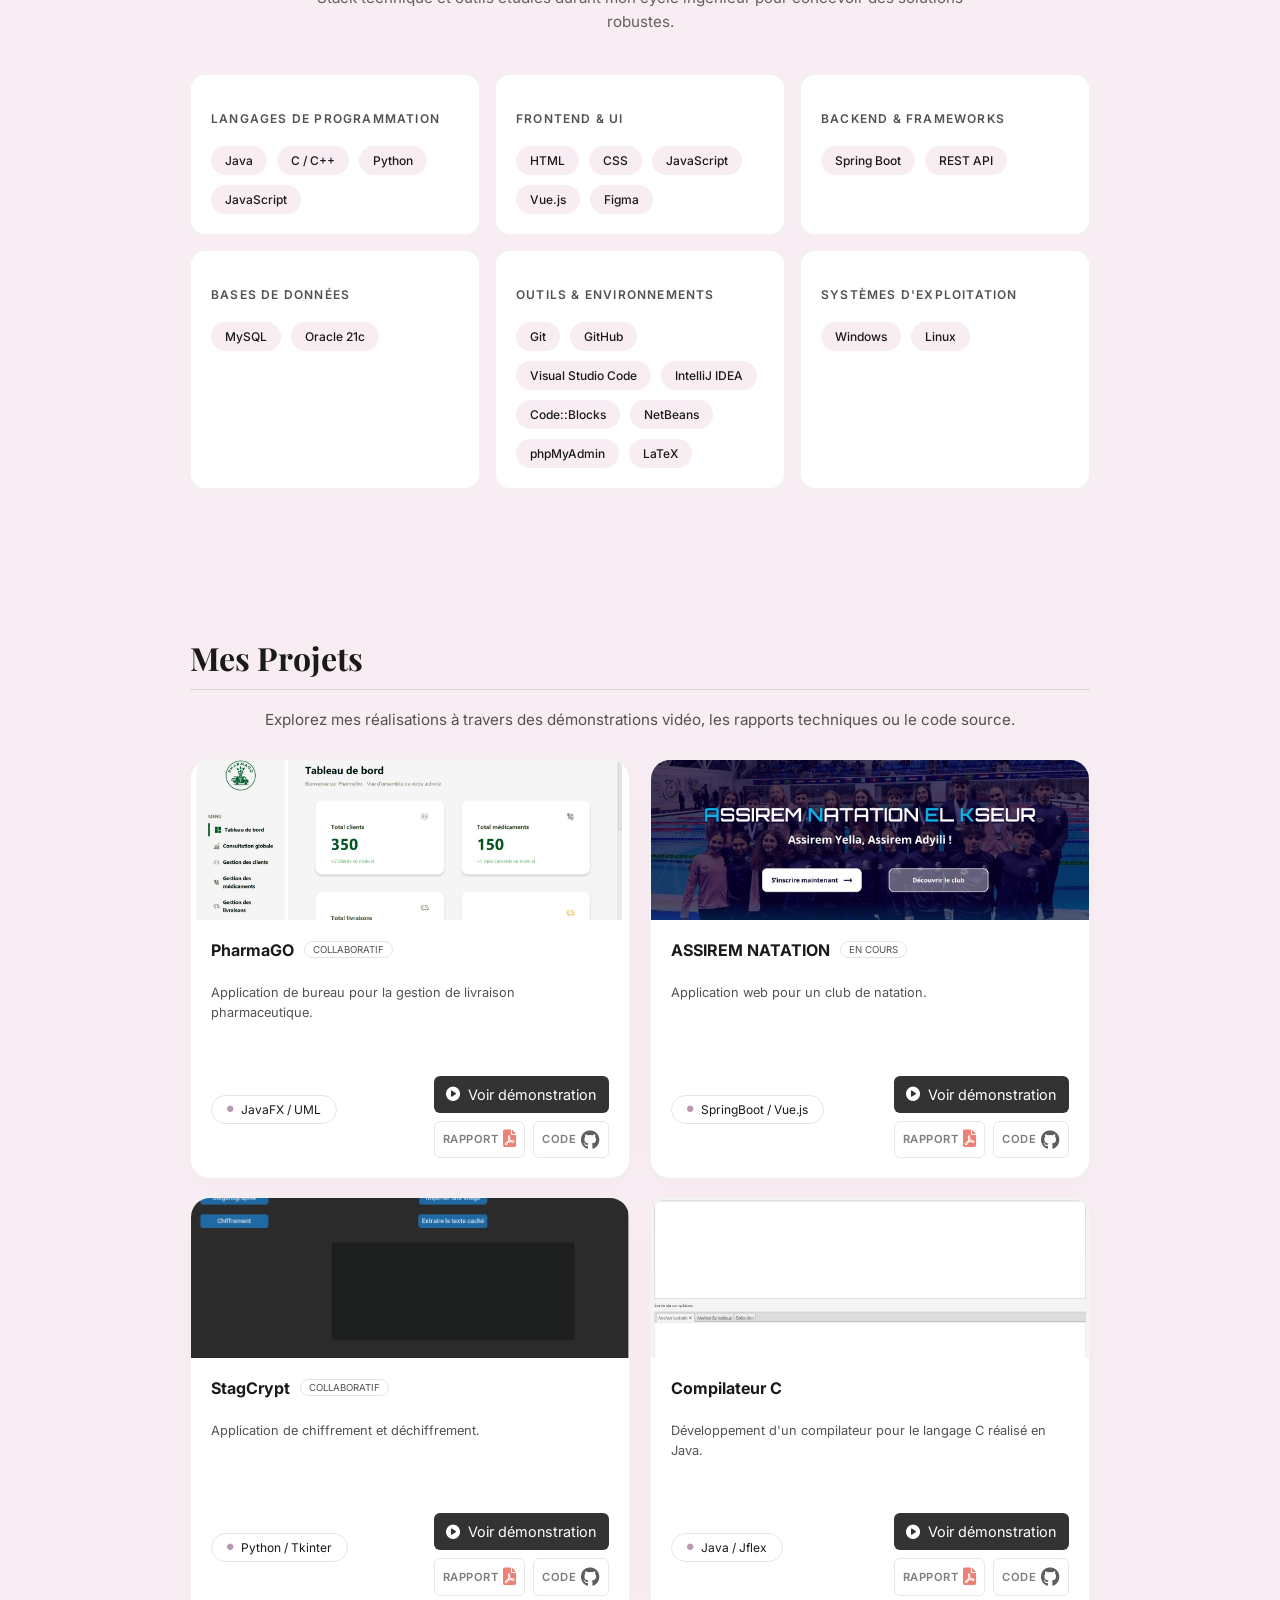
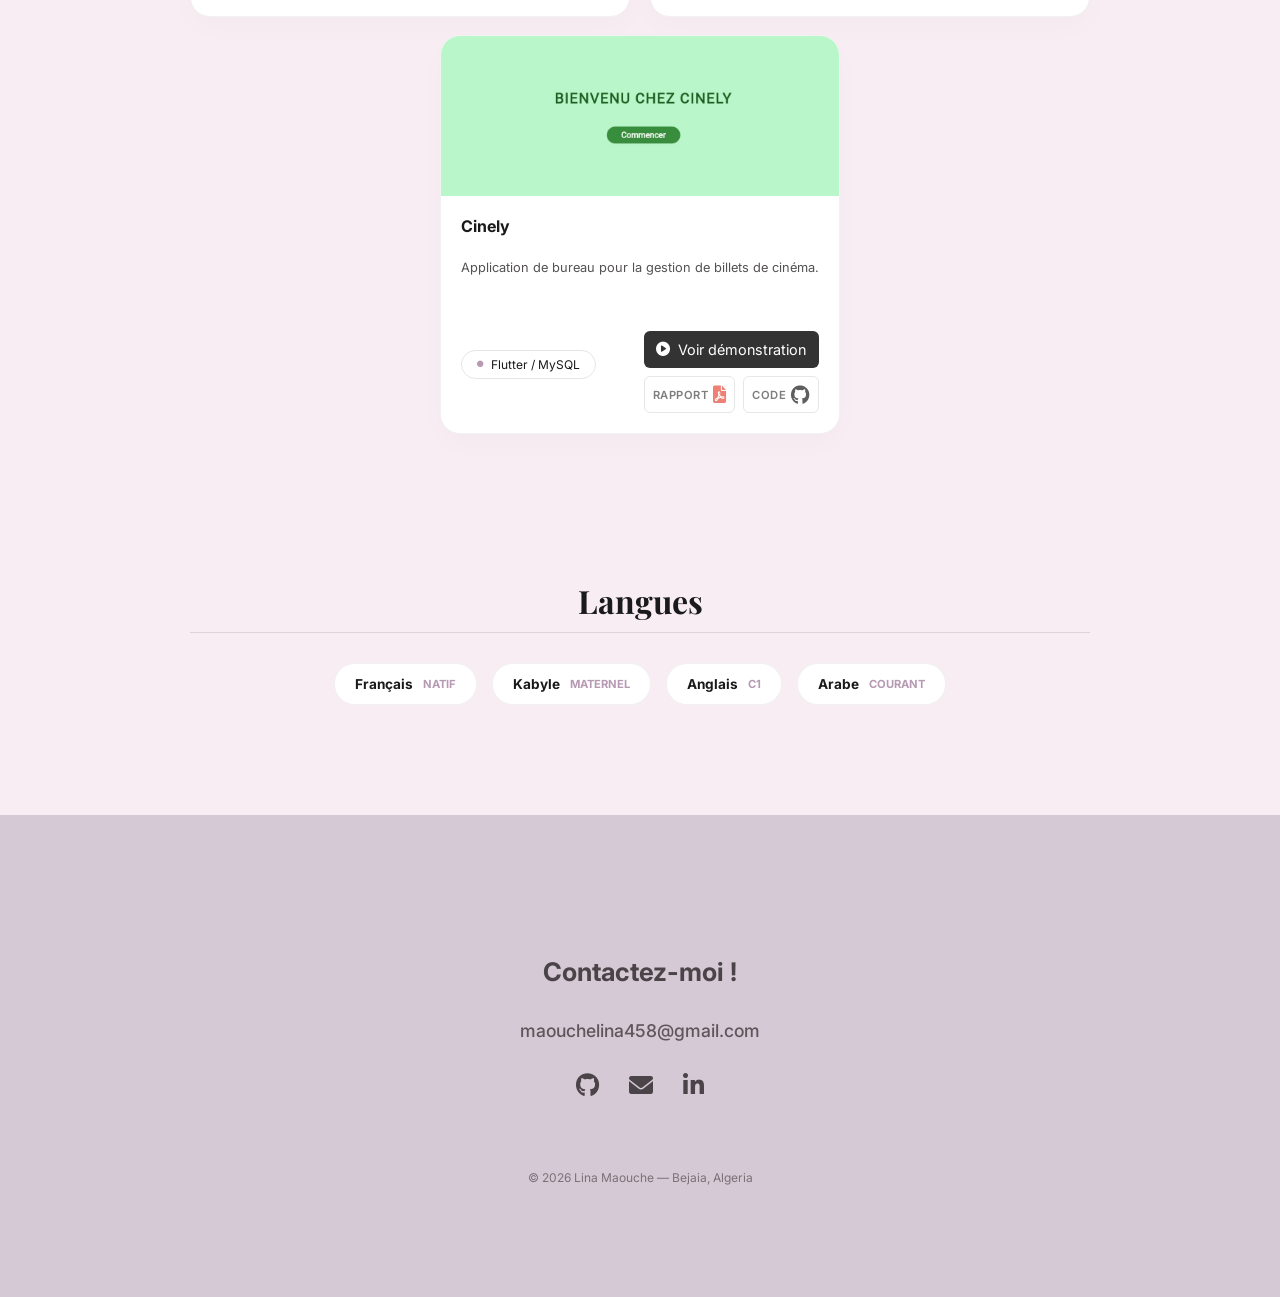
==== commit 0ae5235e: "Updates des pages d'erreurs" ====
--- a/.qodo/index.html
+++ b/.qodo/index.html
@@ -17,7 +17,8 @@
             <li><a href="#about" data-key="nav-about">À propos</a></li>
             <li><a href="#formation" data-key="nav-edu">Parcours & Formations</a></li>
             <li><a href="#projets" data-key="nav-projects">Projets</a></li>
-            <li><a href="#loisirs" data-key="nav-hobbies">Loisirs</a></li>
+            <li><a href="demo-en-attente.html" data-key="nav-demos">Démonstrations</a></li>
+            
             <li><a href="#langues" data-key="nav-languages">Langues</a></li>
             <li><a href="#contact">Contact</a></li>
         </ul>
@@ -38,7 +39,7 @@
         <h1 data-key="hero-title"> Bonjour, Je suis Lina </h1>
         <p class="subtitle" data-key="hero-sub">Étudiante en 3ème année Génie Logiciel à l'Université de Béjaïa</p>
         <div class="social-icons-hero">
-           <a href="https://github.com/linaMCH" target="_blank" class="github-icon-link">
+           <a href="https://github.com/linaMCH" target="_blank" class="github-icon-link" title="Github">
             <i class="fa-brands fa-github"></i>
         </a>
         
@@ -196,8 +197,9 @@
 <section id="projets" class="container">
     <h2 class="section-title" data-key="title-projects">Mes Projets</h2>
     <p class="section-subtitle" data-key="projects-subtitle">
-            Cliquez sur les icônes pour explorer le code source ou les rapports techniques.
-        </p>
+        Explorez mes réalisations à travers des démonstrations vidéo, les rapports techniques ou le code source.
+    </p>
+
     <div class="projects-grid">
         
         <div class="project-card">
@@ -207,22 +209,28 @@
             <div class="project-content">
                 <h3>PharmaGO <span class="badge" data-key="collab">COLLABORATIF</span></h3>
                 <p data-key="desc-pharma">Application de bureau pour la gestion de livraison pharmaceutique.</p>
+                
                 <div class="project-footer">
                     <span class="tech-tag"><i class="fa-solid fa-circle"></i> JavaFX / UML</span>
-                    <div class="project-links">
-        <a href="rapports/Rapport_pharmago.pdf" target="_blank" class="repo-link">
-            <span class="repo-text" data-key="view-report">Rapport</span>
-            <i class="fa-solid fa-file-pdf"></i>
-        </a>
-        <a href="https://github.com/ImeneeSh/PharmaGo.git" target="_blank" class="repo-link">
-            <span class="repo-text" data-key="view-code">Code</span>
-            <i class="fa-brands fa-github"></i>
-        </a>
-    </div>
-            </div>
-                
-            </div>
-
+                    
+                    <div class="project-links">
+                        <a href="demo-en-attente.html" class="btn-demo-main">
+                            <i class="fa-solid fa-play-circle"></i> <span data-key="view-demo">Voir démonstration</span>
+                        </a>
+                        
+                        <div class="sub-links">
+                            <a href="rapports/Rapport_pharmago.pdf" target="_blank" class="repo-link">
+                                <span class="repo-text" data-key="view-report">Rapport</span>
+                                <i class="fa-solid fa-file-pdf"></i>
+                            </a>
+                            <a href="https://github.com/ImeneeSh/PharmaGo.git" target="_blank" class="repo-link">
+                                <span class="repo-text" data-key="view-code">Code</span>
+                                <i class="fa-brands fa-github"></i>
+                            </a>
+                        </div>
+                    </div>
+                </div>
+            </div>
         </div>
 
         <div class="project-card">
@@ -232,19 +240,26 @@
             <div class="project-content">
                 <h3>ASSIREM NATATION <span class="badge" data-key="ongoing">EN COURS</span></h3>
                 <p data-key="desc-assirem">Application web pour un club de natation.</p>
-                <div class="project-footer">
-                    <span class="tech-tag"><i class="fa-solid fa-circle"></i> SpringBoot / Rest API / Vue.js</span>
-                    <div class="project-links">
-                <a href="rapports/assirem.pdf" target="_blank" class="repo-link">
-                    <span class="repo-text" data-key="view-report">Rapport</span>
-                    <i class="fa-solid fa-file-pdf"></i>
-                </a>
-                <a href="https://github.com/linaMCH/AssiremClubNatation.git" target="_blank" class="repo-link">
-                    <span class="repo-text" data-key="view-code">Code</span>
-                    <i class="fa-brands fa-github"></i>
-                </a>
-            </div>
-            </div>
+                
+                <div class="project-footer">
+                    <span class="tech-tag"><i class="fa-solid fa-circle"></i> SpringBoot / Vue.js</span>
+                    
+                    <div class="project-links">
+                        <a href="demo-en-attente.html" class="btn-demo-main">
+                            <i class="fa-solid fa-play-circle"></i> <span data-key="view-demo">Voir démonstration</span>
+                        </a>
+                        <div class="sub-links">
+                            <a href="rapports/assirem.pdf" target="_blank" class="repo-link">
+                                <span class="repo-text" data-key="view-report">Rapport</span>
+                                <i class="fa-solid fa-file-pdf"></i>
+                            </a>
+                            <a href="https://github.com/linaMCH/AssiremClubNatation.git" target="_blank" class="repo-link">
+                                <span class="repo-text" data-key="view-code">Code</span>
+                                <i class="fa-brands fa-github"></i>
+                            </a>
+                        </div>
+                    </div>
+                </div>
             </div>
         </div>
 
@@ -255,91 +270,93 @@
             <div class="project-content">
                 <h3>StagCrypt <span class="badge" data-key="collab">COLLABORATIF</span></h3>
                 <p data-key="desc-crypt">Application de chiffrement et déchiffrement.</p>
-                <div class="project-footer">
-                <span class="tech-tag"><i class="fa-solid fa-circle"></i> Python / CustomTkinter</span>
-                <div class="project-links">
-                <a href="attente.html" class="repo-link">
-                    <span class="repo-text" data-key="view-report">Rapport</span>
-                    <i class="fa-solid fa-file-pdf"></i>
-                </a>
-                <a href="https://github.com/ImeneeSh/StegaCrypt.git" target="_blank" class="repo-link">
-                    <span class="repo-text" data-key="view-code">Code</span>
-                    <i class="fa-brands fa-github"></i>
-                </a>
-            </div>
-            </div>
-            </div>
-        </div>
-        <div class="project-card">
-    <div class="project-img">
-        <img src="images/Compilateur.jpeg" alt="Compilateur C">
-    </div>
-    <div class="project-content">
-        <h3>Compilateur C</h3>
-        <p data-key="desc-compiler">Développement d'un compilateur pour le langage C réalisé en Java.</p>
-        <div class="project-footer">
-            <span class="tech-tag"><i class="fa-solid fa-circle"></i> Java / JavaFX / Jflex</span>
-            <div class="project-links">
-                <a href="attente.html" class="repo-link">
-        <span class="repo-text" data-key="view-report">Rapport</span>
-        <i class="fa-solid fa-file-pdf"></i>
-    </a>
-                <a href="https://github.com/linaMCH/Compilateur-C.git" target="_blank" class="repo-link">
-                    <span class="repo-text" data-key="view-code">Code</span>
-                    <i class="fa-brands fa-github"></i>
-                </a>
-            </div>
-        </div>
-    </div>
-</div>
-
-<div class="project-card">
+                
+                <div class="project-footer">
+                    <span class="tech-tag"><i class="fa-solid fa-circle"></i> Python / Tkinter</span>
+                    
+                    <div class="project-links">
+                        <a href="demo-en-attente.html" class="btn-demo-main">
+                            <i class="fa-solid fa-play-circle"></i> <span data-key="view-demo">Voir démonstration</span>
+                        </a>
+                        <div class="sub-links">
+                            <a href="attente.html" class="repo-link">
+                                <span class="repo-text" data-key="view-report">Rapport</span>
+                                <i class="fa-solid fa-file-pdf"></i>
+                            </a>
+                            <a href="https://github.com/ImeneeSh/StegaCrypt.git" target="_blank" class="repo-link">
+                                <span class="repo-text" data-key="view-code">Code</span>
+                                <i class="fa-brands fa-github"></i>
+                            </a>
+                        </div>
+                    </div>
+                </div>
+            </div>
+        </div>
+
+        <div class="project-card">
+            <div class="project-img">
+                <img src="images/Compilateur.jpeg" alt="Compilateur C">
+            </div>
+            <div class="project-content">
+                <h3>Compilateur C</h3>
+                <p data-key="desc-compiler">Développement d'un compilateur pour le langage C réalisé en Java.</p>
+                
+                <div class="project-footer">
+                    <span class="tech-tag"><i class="fa-solid fa-circle"></i> Java / Jflex</span>
+                    
+                    <div class="project-links">
+                        <a href="demo-en-attente.html" class="btn-demo-main">
+                            <i class="fa-solid fa-play-circle"></i> <span data-key="view-demo">Voir démonstration</span>
+                        </a>
+                        <div class="sub-links">
+                            <a href="attente.html" class="repo-link">
+                                <span class="repo-text" data-key="view-report">Rapport</span>
+                                <i class="fa-solid fa-file-pdf"></i>
+                            </a>
+                            <a href="https://github.com/linaMCH/Compilateur-C.git" target="_blank" class="repo-link">
+                                <span class="repo-text" data-key="view-code">Code</span>
+                                <i class="fa-brands fa-github"></i>
+                            </a>
+                        </div>
+                    </div>
+                </div>
+            </div>
+        </div>
+
+        <div class="project-card">
             <div class="project-img">
                 <img src="images/cinely.jpeg" alt="Cinely">
             </div>
             <div class="project-content">
                 <h3>Cinely</h3>
                 <p data-key="desc-cinely">Application de bureau pour la gestion de billets de cinéma.</p>
-                <div class="project-footer">
-                <span class="tech-tag"><i class="fa-solid fa-circle"></i> Flutter / PHP / Mysql</span>
-                <div class="project-links">
-                <a href="rapports/rapport_cinely.pdf" target="_blank" class="repo-link">
-                    <span class="repo-text" data-key="view-report">Rapport</span>
-                    <i class="fa-solid fa-file-pdf"></i>
-                </a>
-                <a href="maintenance.html" class="repo-link">
-                    <span class="repo-text" data-key="view-code">Code</span>
-                    <i class="fa-brands fa-github"></i>
-                </a>
-            </div>
-            </div>
-            </div>
-        </div>
-    </div>
-</section>
-
-
-<section id="hobbies" class="container">
-    <h2 class="section-title centered" data-key="title-hobbies">Loisirs</h2>
-    <div class="hobbies-grid">
-        <div class="hobby-item">
-            <i class="fa-solid fa-camera-retro"></i> 
-            <span data-key="hobby-photo">Photographie</span>
-        </div>
-        <div class="hobby-item">
-            <i class="fa-solid fa-plane-departure"></i> 
-            <span data-key="hobby-travel">Voyage</span>
-        </div>
-        <div class="hobby-item">
-            <i class="fa-solid fa-book-open"></i> 
-            <span data-key="hobby-read">Lecture</span>
-        </div>
-        <div class="hobby-item">
-            <i class="fa-solid fa-cookie-bite"></i> 
-            <span data-key="hobby-pastry">Pâtisserie</span>
-        </div>
-    </div>
-</section>
+                
+                <div class="project-footer">
+                    <span class="tech-tag"><i class="fa-solid fa-circle"></i> Flutter / MySQL</span>
+                    
+                    <div class="project-links">
+                        <a href="demo-en-attente.html" class="btn-demo-main">
+                            <i class="fa-solid fa-play-circle"></i> <span data-key="view-demo">Voir démonstration</span>
+                        </a>
+                        <div class="sub-links">
+                            <a href="rapports/rapport_cinely.pdf" target="_blank" class="repo-link">
+                                <span class="repo-text" data-key="view-report">Rapport</span>
+                                <i class="fa-solid fa-file-pdf"></i>
+                            </a>
+                            <a href="maintenance.html" class="repo-link">
+                                <span class="repo-text" data-key="view-code">Code</span>
+                                <i class="fa-brands fa-github"></i>
+                            </a>
+                        </div>
+                    </div>
+                </div>
+            </div>
+        </div>
+
+    </div>
+</section>
+
+
 
 <section id="languages" class="container">
     <h2 class="section-title centered" data-key="title-lang">Langues</h2>
@@ -358,7 +375,7 @@
             <p class="footer-email">maouchelina458@gmail.com</p> 
             
             <div class="social-links-footer">
-                <a href="https://github.com/linaMCH" target="_blank">
+                <a href="https://github.com/linaMCH" target="_blank" title="Github">
                     <i class="fa-brands fa-github"></i>
                 </a>
                 <a href="mailto:maouchelina458@gmail.com" title="Email">
--- a/.qodo/style.css
+++ b/.qodo/style.css
@@ -463,8 +463,46 @@
 
 .project-links {
     display: flex;
-    gap: 15px; /* Espace entre "Rapport" et "Code" */
-    align-items: center;
+    flex-direction: column;
+    gap: 8px;
+    margin-top: 15px;
+}
+.btn-demo-main {
+    display: flex;
+    justify-content: center;
+    align-items: center;
+    gap: 8px;
+    background-color: #333; /* Couleur sombre moderne */
+    color: #fff;
+    padding: 10px;
+    border-radius: 6px;
+    text-decoration: none;
+    font-size: 0.9rem;
+    transition: 0.3s;
+}
+
+.sub-links {
+    display: flex;
+    gap: 8px;
+}
+.sub-links .repo-link {
+    flex: 1;
+    display: flex;
+    justify-content: center;
+    align-items: center;
+    gap: 5px;
+    padding: 8px;
+    border: 1px solid #ddd;
+    border-radius: 6px;
+    text-decoration: none;
+    font-size: 0.85rem;
+    color: inherit;
+}
+
+.btn-demo:hover {
+    background-color: var(--accent-color);
+    color: #fff;
+    transform: translateY(-2px);
 }
 .repo-link i.fa-file-pdf {
     color: #e74c3c; /* Un petit rouge discret pour rappeler le PDF */
@@ -635,4 +673,5 @@
 
 .tech-tag i { font-size: 0.4rem; color: var(--accent-color); }
 @media (max-width: 768px) {
-    .tech-grid { grid-template-columns: 1fr; }}+    .tech-grid { grid-template-columns: 1fr; }}
+
